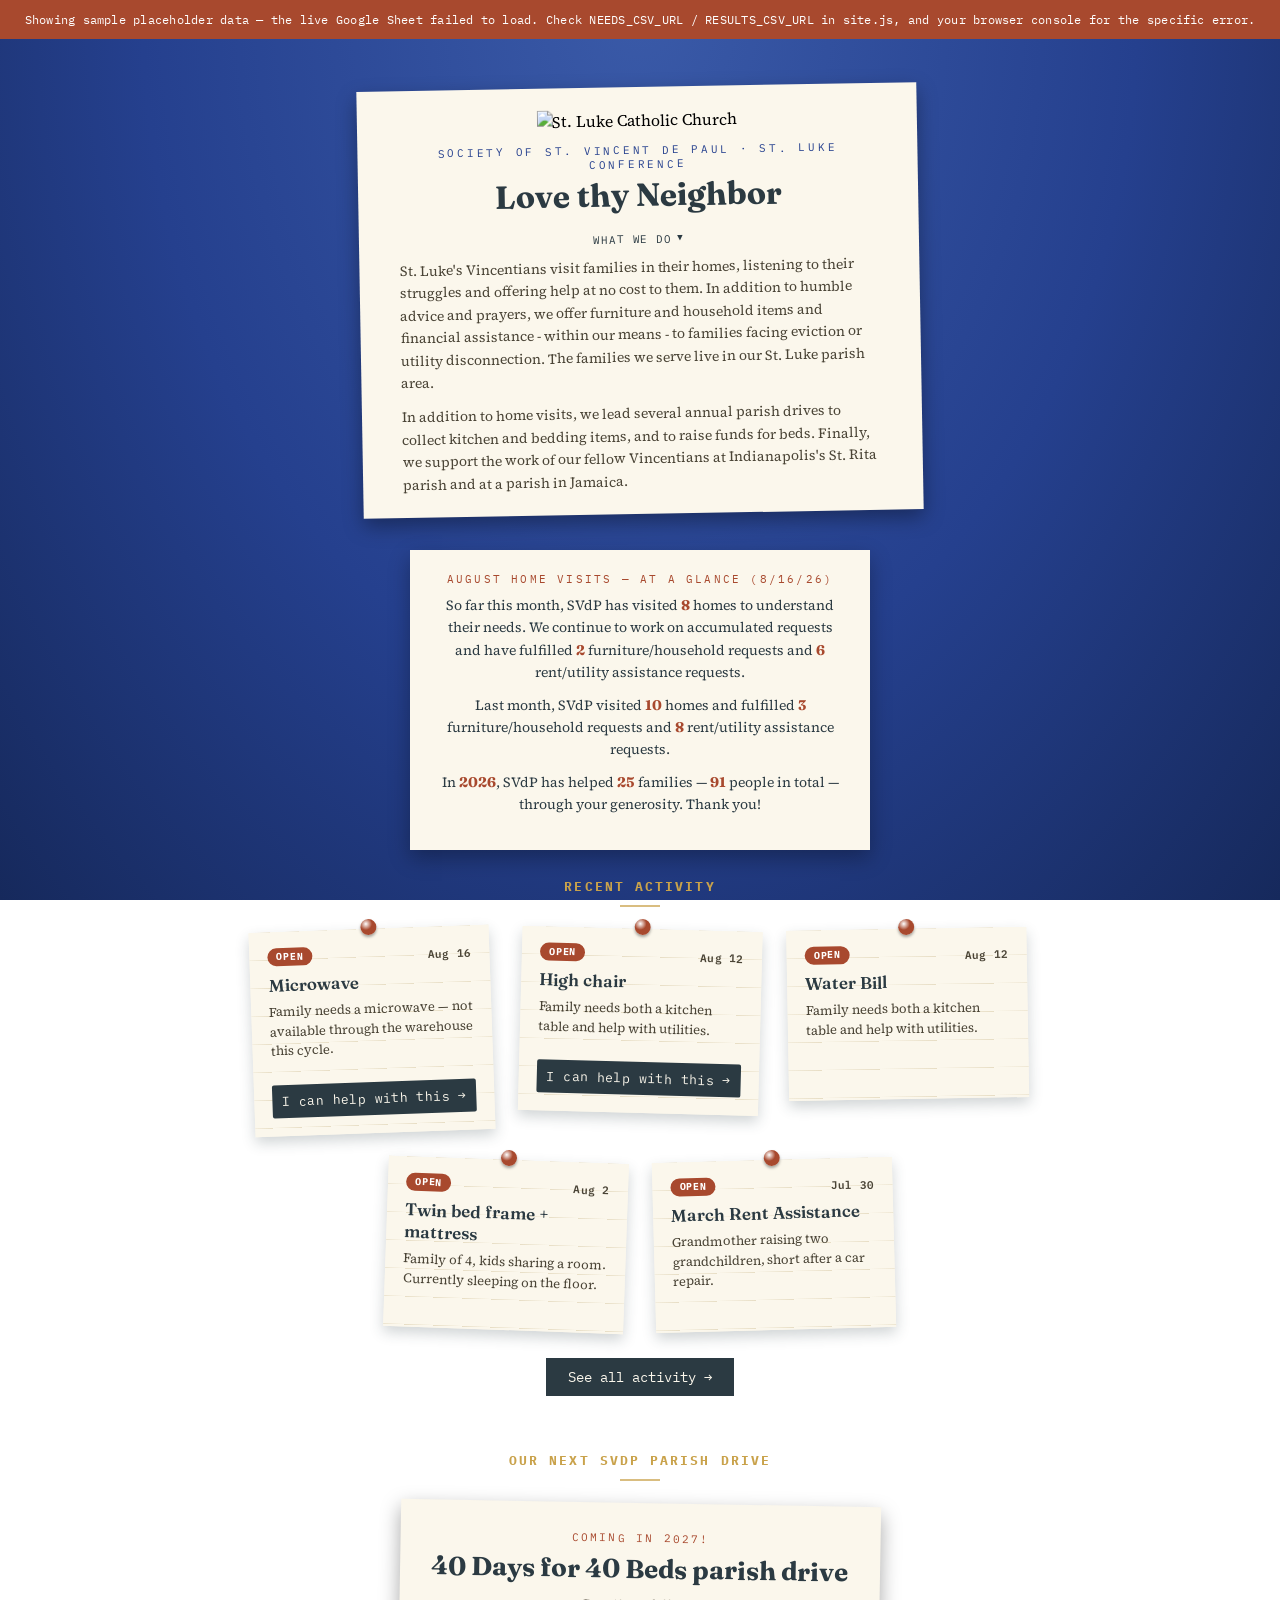
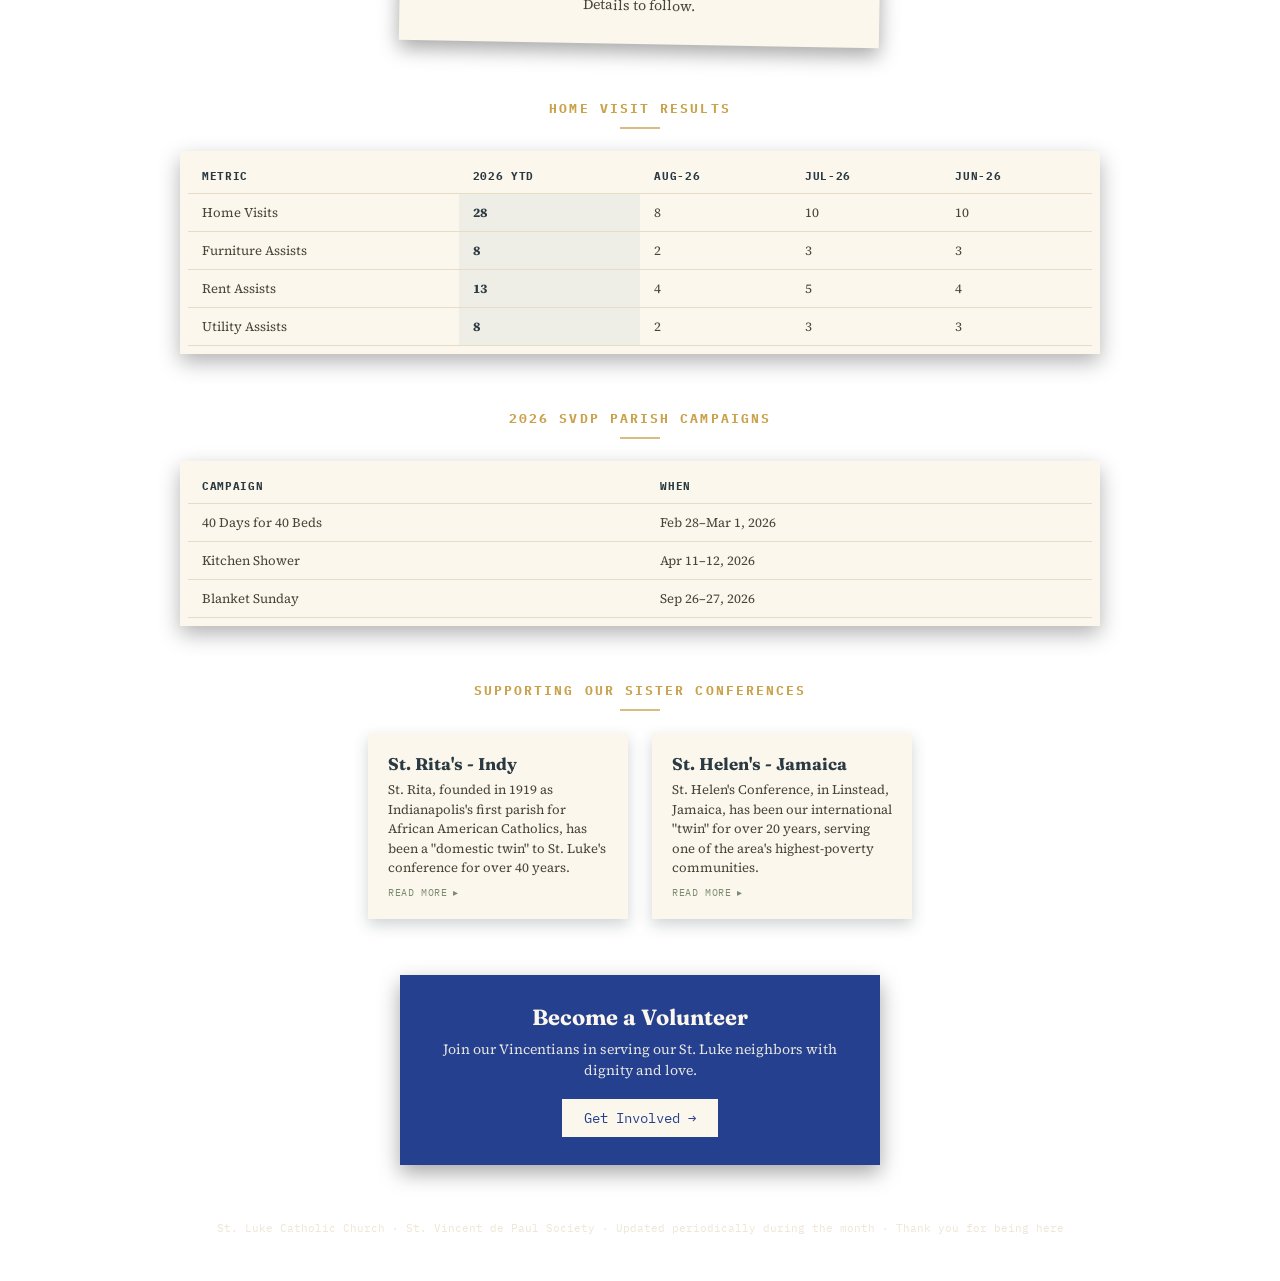
==== index.html @ 0f5c7986 "Add files via upload" ====
<!DOCTYPE html>
<html lang="en">
<head>
<meta charset="UTF-8" />
<meta name="viewport" content="width=device-width, initial-scale=1.0" />
<title>St. Luke SVdP Conference</title>
<link rel="preconnect" href="https://fonts.googleapis.com">
<link href="https://fonts.googleapis.com/css2?family=Fraunces:opsz,wght@9..144,400;9..144,600;9..144,700&family=Source+Serif+4:ital,wght@0,400;0,600;1,400&family=IBM+Plex+Mono:wght@400;600;700&display=swap" rel="stylesheet">
<link rel="stylesheet" href="style.css">
</head>
<body class="page-index">
  <div class="container">
    <div class="header">
      <div class="header-card">
        <img src="https://www.stluke.org/images/template/logo-header.svg" alt="St. Luke Catholic Church" class="site-logo" />
        <div class="header-eyebrow">Society of St. Vincent de Paul &middot; St. Luke Conference</div>
        <h1 class="header-title">Love thy Neighbor</h1>
        <details class="mission-details" id="mission-details">
          <summary class="mission-summary">What We Do</summary>
          <p class="header-sub">St. Luke's Vincentians visit families in their homes, listening to their struggles and offering help at no cost to them. In addition to humble advice and prayers, we offer furniture and household items and financial assistance - within our means - to families facing eviction or utility disconnection. The families we serve live in our St. Luke parish area.</p>
          <p class="header-sub">In addition to home visits, we lead several annual parish drives to collect kitchen and bedding items, and to raise funds for beds. Finally, we support the work of our fellow Vincentians at Indianapolis's St. Rita parish and at a parish in Jamaica.</p>
        </details>
      </div>
    </div>
    <script>
      // Full mission shows automatically on someone's very first visit; every
      // visit after that it starts collapsed into "What We Do ▸" above,
      // still one tap away. Wrapped in try/catch since some private-browsing
      // modes block localStorage entirely — falls back to "always expanded"
      // if so, which is a safe default either way.
      (function () {
        var el = document.getElementById('mission-details');
        if (!el) return;
        try {
          if (!localStorage.getItem('svdp_visited')) {
            el.setAttribute('open', '');
            localStorage.setItem('svdp_visited', '1');
          }
        } catch (e) {
          el.setAttribute('open', '');
        }
      })();
    </script>

    <!-- ===== Recent Activity (preview) ===== -->
    <div class="section">
      <div class="glance-card">
        <div class="fund-label" id="glance-label">This Month, At a Glance</div>
        <div class="snapshot-sentence" id="snapshot-sentence"></div>
      </div>
      <div class="section-label board-label">Recent Activity</div>
      <div class="preview-board" id="preview-board"></div>
      <div class="board-cta"><a href="board.html">See all activity &rarr;</a></div>
    </div>

    <!-- ===== Next Parish Drive ===== -->
    <div class="section">
      <div class="section-label">Our Next SVdP Parish Drive</div>
      <div class="drive-card">
        <div class="drive-eyebrow">Coming in 2027!</div>
        <h2 class="drive-title">40 Days for 40 Beds parish drive</h2>
        <p class="drive-sub">Details to follow.</p>
      </div>
    </div>

    <!-- ===== Home Visit Results ===== -->
    <div class="section">
      <div class="section-label">Home Visit Results</div>
      <div class="table-card">
        <table>
          <thead id="results-head"></thead>
          <tbody id="results-body"></tbody>
        </table>
      </div>
    </div>

    <!-- ===== 2026 Campaigns ===== -->
    <div class="section">
      <div class="section-label">2026 SVdP Parish Campaigns</div>
      <div class="table-card">
        <table>
          <thead><tr><th>Campaign</th><th>When</th></tr></thead>
          <tbody>
            <tr><td>40 Days for 40 Beds</td><td>Feb 28&ndash;Mar 1, 2026</td></tr>
            <tr><td>Kitchen Shower</td><td>Apr 11&ndash;12, 2026</td></tr>
            <tr><td>Blanket Sunday</td><td>Sep 26&ndash;27, 2026</td></tr>
          </tbody>
        </table>
      </div>
    </div>

    <!-- ===== Sister Conferences ===== -->
    <div class="section">
      <div class="section-label">Supporting Our Sister Conferences</div>
      <div class="sisters">
        <div class="sister-card">
          <div class="sister-name">St. Rita's - Indy</div>
          <p class="sister-blurb">St. Rita, founded in 1919 as Indianapolis's first parish for African American Catholics, has been a "domestic twin" to St. Luke's conference for over 40 years.</p>
          <details class="sister-details">
            <summary>Read more</summary>
            <p>St. Rita parish is located at 1733 Dr. Andrew J. Brown Avenue, in the Martindale-Brightwood neighborhood on Indianapolis's near east side. Its SVdP Conference has long been active serving families within its own parish boundaries, and for over 40 years it's been a domestic twin to St. Luke's conference. That partnership has taken different forms over time — in years past, St. Luke Vincentians joined St. Rita's team on home visits directly; more recently, our support shifted to funding. St. Luke provides $4,000 a year to St. Rita's conference, paid in four quarterly installments, and gave an additional $2,000 in early 2026 that St. Rita's conference used for utility assistance to families in its parish.</p>
          </details>
        </div>
        <div class="sister-card">
          <div class="sister-name">St. Helen's - Jamaica</div>
          <p class="sister-blurb">St. Helen's Conference, in Linstead, Jamaica, has been our international "twin" for over 20 years, serving one of the area's highest-poverty communities.</p>
          <details class="sister-details">
            <summary>Read more</summary>
            <p>St. Helen's Conference is located in Linstead, Jamaica, northwest of Kingston, in an area with a high poverty rate. For over twenty years, St. Luke has provided $1,200 a year to St. Helen's Conference, paid in equal quarterly installments — about 40% of their total conference budget. That support goes toward medical expenses, food, home repairs, and school tuition and supplies for families in need.</p>
          </details>
        </div>
      </div>
    </div>

    <!-- ===== Volunteer CTA ===== -->
    <div class="section">
      <div class="volunteer-card">
        <h2 class="volunteer-title">Become a Volunteer</h2>
        <p class="volunteer-sub">Join our Vincentians in serving our St. Luke neighbors with dignity and love.</p>
        <a href="volunteer.html" class="volunteer-btn">Get Involved &rarr;</a>
      </div>
    </div>

    <div class="footer-note">St. Luke Catholic Church &middot; St. Vincent de Paul Society &middot; Updated periodically during the month &middot; Thank you for being here</div>
  </div>

  <div class="toast" id="toast">Thank you. Someone from SVdP will reach out with next steps.</div>

<script src="site.js"></script>
<script>
  const ROTATIONS = [-2, 1.5, -1, 2, -1.5];
  let claimed = new Set();

  function toast(msg) {
    const t = document.getElementById('toast');
    if (!t) return;
    t.textContent = msg;
    t.classList.add('show');
    setTimeout(() => t.classList.remove('show'), 2800);
  }

  function claimNeed(need) {
    claimed.add(need.id);
    renderPreview(NEEDS_CACHE);
    toast("Opening an email to notify SVdP — please hit send to complete your claim.");

    const subject = `SVdP Needs Board: I can help with "${need.title}"`;
    const body =
`Hi,

I'd like to help with this need from the St. Luke SVdP Needs Board:

Item: ${need.title}
Details: ${need.detail || ''}

My name:
Best way to reach me:

Thank you!`;
    const mailto = `mailto:${CLAIM_NOTIFY_EMAIL}?subject=${encodeURIComponent(subject)}&body=${encodeURIComponent(body)}`;
    window.location.href = mailto;
  }

  function renderStatusCard(need) {
    const status = (need.status || 'Open');
    const color = statusColor(status);
    const isCovered = status.toLowerCase() === 'covered';
    const card = document.createElement('div');
    card.className = 'card' + (isCovered ? ' covered' : '');
    card.innerHTML = `
      <div>
        <div class="card-top-row">
          <div class="status-badge" style="background:${color};">${status}</div>
          <div class="card-date">${formatMonthDay(need.date_posted)}</div>
        </div>
        <h3 class="card-title">${need.title || ''}</h3>
        <p class="card-detail">${need.detail || ''}</p>
      </div>
    `;
    return card;
  }

  function renderClaimCard(need) {
    const sheetCovered = (need.status || '').toLowerCase() === 'covered';
    const isClaimed = claimed.has(need.id) || sheetCovered;
    const color = statusColor(need.status);
    const card = document.createElement('div');
    card.className = 'card' + (isClaimed ? ' claimed' : '');
    card.innerHTML = `
      <div>
        <div class="card-top-row">
          <div class="status-badge" style="background:${isClaimed && !sheetCovered ? 'var(--sage)' : color};">${sheetCovered ? need.status : (isClaimed ? 'Claimed' : (need.status || 'Open'))}</div>
          <div class="card-date">${formatMonthDay(need.date_posted)}</div>
        </div>
        <h3 class="card-title">${need.title || ''}</h3>
        <p class="card-detail">${need.detail || ''}</p>
      </div>
      ${sheetCovered ? '' : `
        <button class="card-btn ${isClaimed ? 'claimed-btn' : ''}" ${isClaimed ? 'disabled' : ''}>
          ${isClaimed ? "Thank you — we'll follow up" : "I can help with this →"}
        </button>
      `}
    `;
    if (!isClaimed) card.querySelector('button').onclick = () => claimNeed(need);
    return card;
  }

  function renderWarehouseCard(need) {
    const status = (need.status || 'Open');
    const color = statusColor(status);
    const isCovered = status.toLowerCase() === 'covered';
    const card = document.createElement('div');
    card.className = 'card' + (isCovered ? ' covered' : '');
    card.innerHTML = `
      <div>
        <div class="card-top-row">
          <div class="status-badge" style="background:${color};">${status}</div>
          <div class="card-date">${formatMonthDay(need.date_posted)}</div>
        </div>
        <h3 class="card-title">${need.title || ''}</h3>
        <p class="card-detail">${need.detail || ''}</p>
      </div>
    `;
    return card;
  }

  let NEEDS_CACHE = [];

  // A single recency strip — most recent visits first, Open and Covered
  // mixed together (same ordering as the full board). No separate "drill
  // into the archive" step: this already is the whole Recent Activity
  // picture, just truncated to a handful of cards; "See all activity"
  // simply goes to the full, unfiltered list on board.html.
  const PREVIEW_COUNT = 5;

  function renderPreview(allNeeds) {
    NEEDS_CACHE = allNeeds;
    const visible = visibleNeeds(allNeeds);
    const sorted = sortForBoard(visible);

    const el = document.getElementById('preview-board');
    el.innerHTML = '';
    sorted.slice(0, PREVIEW_COUNT).forEach((need, i) => {
      const wrap = document.createElement('div');
      wrap.className = 'card-wrap';
      wrap.style.transform = `rotate(${ROTATIONS[i % ROTATIONS.length]}deg)`;

      const pin = document.createElement('div');
      pin.className = 'card-pin';

      let card;
      if (need.category === 'Furnishings') {
        card = need.subtype === 'special' ? renderClaimCard(need) : renderWarehouseCard(need);
      } else {
        card = renderStatusCard(need);
      }

      wrap.appendChild(pin);
      wrap.appendChild(card);
      el.appendChild(wrap);
    });
  }

  function renderResults(rows) {
    const head = document.getElementById('results-head');
    const body = document.getElementById('results-body');
    head.innerHTML = '';
    body.innerHTML = '';

    // 2026 only, most-recent month first — sorted explicitly by month_key
    // rather than assuming row order (see sortResultsByMonthDesc() in
    // site.js; that assumption previously caused the wrong month's row to
    // get picked if the sheet ever had a stray non-month row).
    const months = sortResultsByMonthDesc(rows).filter(m => toMonthKey(m.month_key).startsWith('2026'));

    // These four are the only metrics decided on for this table (see
    // README) — Families Helped and People Touched were dropped, and
    // Financial Assistance was already hidden (see "Money / giving —
    // currently off"). Each is a COVERED count, bucketed by the month the
    // assistance was actually rendered (check written / item distributed),
    // not the month it was originally requested — that's how the workbook's
    // Results tab formulas already bucket them.
    const METRICS = [
      { key: 'home_visits', label: 'Home Visits' },
      { key: 'furniture_requests', label: 'Furniture Assists' },
      { key: 'rent_requests', label: 'Rent Assists' },
      { key: 'utility_requests', label: 'Utility Assists' },
    ];

    // Metrics as rows, months as columns — transposed back from the
    // months-as-rows layout for mobile: with only 4 metric rows, this
    // table stays compact vertically and just scrolls sideways through
    // months (the metric name and YTD stay put on the left), which reads
    // better on a narrow phone screen than a tall list of month rows.
    const headRow = document.createElement('tr');
    headRow.innerHTML = `<th>Metric</th><th>2026 YTD</th>` + months.map(m => `<th>${monthAbbrevFromKey(m.month_key)}</th>`).join('');
    head.appendChild(headRow);

    METRICS.forEach(metric => {
      const values = months.map(m => toNumber(m[metric.key]));
      const ytd = values.reduce((sum, v) => sum + v, 0);
      const tr = document.createElement('tr');
      tr.innerHTML = `<td>${metric.label}</td><td class="ytd-col">${ytd.toLocaleString()}</td>` +
        values.map(v => `<td>${v.toLocaleString()}</td>`).join('');
      body.appendChild(tr);
    });
  }

  function renderGlance(resultsRows, needs) {
    const sentenceEl = document.getElementById('snapshot-sentence');
    if (sentenceEl) sentenceEl.innerHTML = buildSnapshotSentence(resultsRows);

    const labelEl = document.getElementById('glance-label');
    if (labelEl) labelEl.textContent = glanceHeading(needs);
  }

  async function init() {
    const needs = await loadNeeds();
    const results = await loadResults();
    renderPreview(needs);
    renderResults(results);
    renderGlance(results, needs);
    showFallbackWarningIfNeeded();
  }
  init();
</script>
</body>
</html>
---- style.css ----
:root {
  --bg1: #3A5AA8; --bg2: #25408E; --bg3: #16295C;  /* St. Luke brand blue, light to dark */
  --paper: #FBF7EC; --paperline: #E7DDC4;
  --ink: #2B3A42; --inktext: #4A4436;
  --rust: #A8492E; --gold: #C9A24B; --sage: #7C8B6F;
  --blue: #25408E;
}
* { box-sizing: border-box; }
body {
  margin: 0;
  font-family: 'Source Serif 4', serif;
  background: radial-gradient(ellipse at top, var(--bg1) 0%, var(--bg2) 55%, var(--bg3) 100%);
  background-attachment: fixed;
}
.container { max-width: 960px; margin: 0 auto; padding: 48px 20px 30px; position: relative; }
.fallback-warning {
  background: #A8492E; color: #fff; font-family: 'IBM Plex Mono', monospace;
  font-size: 12px; letter-spacing: 0.02em; text-align: center; line-height: 1.6;
  padding: 10px 20px;
}

/* ---- Shared across both pages (identical on board.html and index.html) ---- */
.section-label {
  font-family: 'IBM Plex Mono', monospace; font-size: 13px; font-weight: 700; text-transform: uppercase;
  letter-spacing: 0.16em; color: var(--gold); text-align: center; margin-bottom: 22px;
}
.section-label::after {
  content: '';
  display: block;
  width: 40px; height: 2px;
  background: var(--gold);
  opacity: 0.7;
  margin: 10px auto 0;
}
.section-label.board-label { margin-top: 28px; }
.card-pin {
  position: absolute; left: 50%; top: -10px; transform: translateX(-50%);
  width: 16px; height: 16px; border-radius: 50%;
  background: radial-gradient(circle at 35% 30%, #fff8 0%, var(--rust) 40%, var(--rust) 100%);
  box-shadow: 0 2px 3px rgba(0,0,0,0.35); z-index: 10;
}
.card-urgency { font-family: 'IBM Plex Mono', monospace; font-size: 11px; text-transform: uppercase; letter-spacing: 0.1em; font-weight: 600; margin-bottom: 6px; }
.footer-note { text-align: center; font-family: 'IBM Plex Mono', monospace; font-size: 11px; color: #E7DDC4; opacity: 0.7; padding-bottom: 16px; }

.back-btn {
  position: fixed; top: 16px; left: 16px; z-index: 100;
  width: 44px; height: 44px; border-radius: 50%;
  background: var(--paper); box-shadow: 0 3px 10px rgba(0,0,0,0.35);
  display: flex; align-items: center; justify-content: center;
  text-decoration: none; color: var(--ink);
  font-size: 20px; font-weight: 700; line-height: 1;
  transition: transform 0.15s ease, box-shadow 0.15s ease;
}
.back-btn:hover { transform: scale(1.08); box-shadow: 0 5px 14px rgba(0,0,0,0.45); }

.page-board .filters { display: flex; justify-content: center; gap: 8px; flex-wrap: wrap; margin-bottom: 40px; }
.page-board .filter-btn {
  font-family: 'IBM Plex Mono', monospace;
  font-size: 13px; letter-spacing: 0.03em;
  padding: 6px 16px;
  background: transparent; color: var(--paperline);
  border: 1px solid var(--paperline);
  cursor: pointer; border-radius: 2px;
}
.page-board .filter-btn.active { background: var(--paper); color: var(--ink); }

.page-board .board { display: flex; flex-wrap: wrap; justify-content: center; gap: 32px; }

.page-board .card-btn {
  margin-top: 16px; font-family: 'IBM Plex Mono', monospace; font-size: 14px; letter-spacing: 0.03em;
  padding: 8px 0; background: var(--ink); color: var(--paper); border: none; border-radius: 2px; cursor: pointer;
}
.page-board .card-btn.claimed-btn { background: transparent; color: var(--sage); border: 1px solid var(--sage); cursor: default; }
.page-board .card-top-row { display: flex; align-items: center; justify-content: space-between; margin-bottom: 10px; line-height: 1; }
.page-board .status-badge {
  display: inline-block; font-family: 'IBM Plex Mono', monospace; font-size: 11px; line-height: 1;
  text-transform: uppercase; letter-spacing: 0.08em; font-weight: 700;
  padding: 4px 10px; border-radius: 10px; color: #fff;
}
.page-board .card-date {
  font-family: 'IBM Plex Mono', monospace; font-size: 12px; font-weight: 600; letter-spacing: 0.03em; line-height: 1;
  color: var(--inktext);
}
.page-board .amount-note { font-size: 12px; color: var(--inktext); opacity: 0.75; margin: 8px 0 0; }
.page-board .empty-note {
  text-align: center; color: var(--paperline); font-family: 'IBM Plex Mono', monospace;
  font-size: 13px; padding: 20px;
}
.page-board .share-link {
  display: block; text-align: center; margin-top: 14px;
  font-family: 'IBM Plex Mono', monospace; font-size: 11px;
  color: var(--sage); text-decoration: none; opacity: 0.8;
}
.page-board .share-link:hover { opacity: 1; text-decoration: underline; }
.page-board .toast {
  position: fixed; bottom: 28px; left: 50%; transform: translateX(-50%) translateY(20px);
  padding: 12px 20px; background: var(--ink); color: var(--paper); font-size: 14px;
  box-shadow: 0 8px 20px rgba(0,0,0,0.4); border-radius: 2px;
  opacity: 0; transition: opacity 0.3s, transform 0.3s; pointer-events: none;
  max-width: 320px; text-align: center;
}
.page-board .toast.show { opacity: 1; transform: translateX(-50%) translateY(0); }

/* ---- board.html versions of shared-name components (sized larger) ---- */
.page-board .intro-card {
  max-width: 560px; margin: 0 auto 28px; text-align: center;
  padding: 22px 30px 20px; background: var(--paper);
  box-shadow: 0 8px 20px rgba(0,0,0,0.35);
}
.page-board .header-eyebrow {
  font-family: 'IBM Plex Mono', monospace;
  font-size: 10px;
  text-transform: uppercase;
  letter-spacing: 0.25em;
  color: var(--blue);
  margin-bottom: 4px;
}
.page-board .header-title {
  font-family: 'Fraunces', serif;
  font-weight: 700;
  font-size: 40px;
  color: var(--ink);
  margin: 0 0 18px;
  line-height: 1.15;
}
.page-board .header-title .title-accent { color: var(--rust); }
.page-board .board-intro {
  font-size: 14px; line-height: 1.6; color: var(--inktext); margin: 0;
}
.page-board .snapshot-sentence {
  font-size: 14px; line-height: 1.5; color: var(--ink);
  margin: 0 0 12px; font-family: 'Source Serif 4', serif;
}
.page-board .snapshot-sentence p { margin: 0 0 8px; }
.page-board .snapshot-sentence p:last-child { margin-bottom: 0; }
.page-board .snapshot-sentence strong { font-family: 'Fraunces', serif; color: var(--rust); }
.page-board .fund-give-btn {
  display: inline-block; font-family: 'IBM Plex Mono', monospace; font-size: 13px;
  background: var(--blue); color: var(--paper); padding: 9px 22px; text-decoration: none; border-radius: 2px;
}
.page-board .thank-you-note {
  font-family: 'Fraunces', serif; font-style: italic; font-weight: 600;
  font-size: 15px; line-height: 1.4; color: var(--rust);
  max-width: 420px; margin: 12px auto 0; padding-top: 10px;
  border-top: 1px solid var(--paperline);
}
.page-board .giving-details { margin-top: 6px; }
.page-board .giving-details summary {
  font-family: 'IBM Plex Mono', monospace; font-size: 11px; text-transform: uppercase;
  letter-spacing: 0.06em; color: var(--sage); cursor: pointer; list-style: none;
}
.page-board .giving-details summary::-webkit-details-marker { display: none; }
.page-board .giving-details summary::after { content: ' \25B8'; display: inline-block; margin-left: 6px; transition: transform 0.2s ease; }
.page-board .giving-details[open] summary::after { transform: rotate(90deg); }
.page-board .giving-details summary:hover { color: var(--ink); }
.page-board .giving-details[open] summary { color: var(--ink); margin-bottom: 8px; }
.page-board .giving-details p {
  font-size: 12px; line-height: 1.6; color: var(--inktext); opacity: 0.85;
  max-width: 420px; margin: 0 auto; text-align: center;
}

.page-board .served-archive {
  max-width: 900px; margin: 12px auto 40px; text-align: center;
}
.page-board .served-archive summary {
  font-family: 'Source Serif 4', serif; font-size: 14px; font-style: italic;
  color: var(--paperline); cursor: pointer; list-style: none;
  padding: 14px 0; border-top: 1px dashed rgba(231,221,196,0.4);
  max-width: 520px; margin: 0 auto; line-height: 1.6;
}
.page-board .served-archive summary::-webkit-details-marker { display: none; }
.page-board .served-archive summary::after {
  content: '\25B8'; display: inline-block; margin-left: 8px;
  font-style: normal; transition: transform 0.2s ease;
}
.page-board .served-archive[open] summary::after { transform: rotate(90deg); }
.page-board .served-archive summary:hover { color: var(--paper); }
.page-board .served-archive[open] summary { color: var(--paper); margin-bottom: 4px; }
.page-board .served-stat {
  font-family: 'Fraunces', serif; font-style: italic; font-weight: 600;
  font-size: 14px; line-height: 1.5; color: var(--paper);
  max-width: 480px; margin: 0 auto 6px;
}
.page-board .served-note {
  font-size: 12px; line-height: 1.6; color: var(--paperline); opacity: 0.85;
  max-width: 480px; margin: 0 auto 24px;
}
.page-board .served-board { display: flex; flex-wrap: wrap; justify-content: center; gap: 32px; }

.page-board .card-wrap { position: relative; width: 256px; }
.page-board .card {
  position: relative; min-height: 165px; padding: 18px 20px 18px;
  overflow: hidden;
  background: var(--paper);
  background-image: repeating-linear-gradient(var(--paper) 0px, var(--paper) 27px, var(--paperline) 28px);
  box-shadow: 0 6px 14px rgba(43,58,66,0.22);
  display: flex; flex-direction: column; justify-content: space-between;
  transition: transform 0.2s, opacity 0.3s, box-shadow 0.2s;
}
.page-board .card:not(.claimed):hover { transform: translateY(-4px); }
.page-board .card.claimed { opacity: 0.6; box-shadow: 0 2px 6px rgba(43,58,66,0.15); }
.page-board .card.covered { opacity: 0.75; }
.page-board .card-title { font-family: 'Fraunces', serif; font-weight: 600; font-size: 18px; color: var(--ink); margin: 0 0 8px; line-height: 1.3; }
.page-board .card-detail { font-size: 14px; line-height: 1.5; color: var(--inktext); margin: 0; }

/* ============================================================
   index.html only
   ============================================================ */
.page-index .section { margin-bottom: 56px; }

.page-index .preview-board { display: flex; flex-wrap: wrap; justify-content: center; gap: 28px; margin-bottom: 28px; }
.page-index .board-cta { text-align: center; }
.page-index .board-cta a {
  display: inline-block;
  font-family: 'IBM Plex Mono', monospace;
  font-size: 14px;
  background: var(--ink);
  color: var(--paper);
  padding: 10px 22px;
  text-decoration: none;
}

.page-index .drive-card {
  max-width: 480px; margin: 0 auto; text-align: center;
  padding: 28px 24px; background: var(--paper);
  box-shadow: 0 8px 20px rgba(0,0,0,0.35);
  transform: rotate(1deg);
}
.page-index .drive-eyebrow { font-family: 'IBM Plex Mono', monospace; font-size: 11px; text-transform: uppercase; letter-spacing: 0.2em; color: var(--rust); margin-bottom: 8px; }
.page-index .drive-title { font-family: 'Fraunces', serif; font-weight: 700; font-size: 26px; color: var(--ink); margin: 0; }
.page-index .drive-sub { font-size: 14px; line-height: 1.5; color: var(--inktext); margin: 10px 0 0; }

.page-index .table-card {
  background: var(--paper);
  box-shadow: 0 8px 20px rgba(0,0,0,0.3);
  padding: 8px;
  overflow-x: auto;
}
.page-index table { width: 100%; border-collapse: collapse; font-size: 13px; }
.page-index th, .page-index td {
  padding: 10px 14px; text-align: left;
  border-bottom: 1px solid var(--paperline);
  color: var(--inktext); white-space: nowrap;
}
.page-index th {
  font-family: 'IBM Plex Mono', monospace; font-size: 11px; text-transform: uppercase;
  letter-spacing: 0.06em; color: var(--ink); font-weight: 700;
}
.page-index tr.total-row td { font-weight: 700; color: var(--ink); border-top: 2px solid var(--ink); border-bottom: none; }
.page-index td.ytd-col { font-weight: 700; color: var(--ink); background: rgba(37,64,142,0.06); }

.page-index .sisters { display: flex; flex-wrap: wrap; justify-content: center; gap: 24px; }
.page-index .sister-card {
  width: 260px; padding: 20px; background: var(--paper);
  box-shadow: 0 6px 14px rgba(43,58,66,0.22);
}
.page-index .sister-name { font-family: 'Fraunces', serif; font-weight: 700; font-size: 17px; color: var(--ink); margin: 0 0 6px; }
.page-index .sister-blurb { font-size: 13px; color: var(--inktext); line-height: 1.5; margin: 0; }
.page-index .sister-details { margin-top: 8px; }
.page-index .sister-details summary {
  font-family: 'IBM Plex Mono', monospace; font-size: 10px; text-transform: uppercase;
  letter-spacing: 0.06em; color: var(--sage); cursor: pointer; list-style: none;
}
.page-index .sister-details summary::-webkit-details-marker { display: none; }
.page-index .sister-details summary::after { content: ' \25B8'; display: inline-block; margin-left: 6px; transition: transform 0.2s ease; }
.page-index .sister-details[open] summary::after { transform: rotate(90deg); }
.page-index .sister-details summary:hover { color: var(--ink); }
.page-index .sister-details[open] summary { color: var(--ink); margin-bottom: 8px; }
.page-index .sister-details p { font-size: 12px; line-height: 1.55; color: var(--inktext); opacity: 0.9; margin: 0; }

.page-index .volunteer-card {
  max-width: 480px; margin: 0 auto; text-align: center;
  padding: 28px 24px; background: var(--blue); color: var(--paper);
  box-shadow: 0 8px 20px rgba(0,0,0,0.35);
}
.page-index .volunteer-title { font-family: 'Fraunces', serif; font-weight: 700; font-size: 22px; margin: 0 0 8px; }
.page-index .volunteer-sub { font-size: 14px; line-height: 1.5; margin: 0 0 18px; opacity: 0.9; }
.page-index .volunteer-btn {
  display: inline-block; font-family: 'IBM Plex Mono', monospace; font-size: 14px;
  background: var(--paper); color: var(--blue); padding: 10px 22px; text-decoration: none;
}

/* ---- index.html versions of shared-name components (sized smaller) ---- */
.page-index .header { text-align: center; margin-bottom: 36px; }
.page-index .mission-details { margin-top: 12px; }
.page-index .mission-summary {
  display: inline-block; cursor: pointer; list-style: none;
  font-family: 'IBM Plex Mono', monospace; font-size: 11px; text-transform: uppercase;
  letter-spacing: 0.08em; color: var(--rust);
}
.page-index .mission-summary::-webkit-details-marker { display: none; }
.page-index .mission-summary::after { content: ' \25B8'; display: inline-block; margin-left: 6px; transition: transform 0.2s ease; }
.page-index .mission-details[open] .mission-summary::after { transform: rotate(90deg); }
.page-index .mission-summary:hover { color: var(--ink); }
.page-index .mission-details[open] .mission-summary { color: var(--ink); margin-bottom: 10px; }
.page-index .header-card {
  display: inline-block;
  padding: 22px 32px;
  background: var(--paper);
  box-shadow: 0 8px 20px rgba(0,0,0,0.35);
  transform: rotate(-1deg);
  max-width: 560px;
}
.page-index .site-logo {
  height: 40px; margin-bottom: 12px;
}
.page-index .header-eyebrow {
  font-family: 'IBM Plex Mono', monospace;
  font-size: 11px;
  text-transform: uppercase;
  letter-spacing: 0.25em;
  color: var(--blue);
  margin-bottom: 4px;
}
.page-index .header-title {
  font-family: 'Fraunces', serif;
  font-weight: 700;
  font-size: clamp(22px, 6.5vw, 32px);
  color: var(--ink);
  margin: 0 0 6px;
  white-space: nowrap;
}
.page-index .header-tagline {
  font-family: 'Fraunces', serif;
  font-style: italic;
  font-weight: 500;
  font-size: 15px;
  color: var(--rust);
  margin: 0 0 12px;
}
.page-index .header-sub {
  font-size: 14px;
  line-height: 1.6;
  color: var(--inktext);
  max-width: 480px;
  margin: 0 auto;
  text-align: left;
}
.page-index .header-sub + .header-sub { margin-top: 12px; }
.page-index .glance-card {
  max-width: 460px; margin: 0 auto 28px; text-align: center;
  padding: 22px 24px 20px; background: var(--paper);
  box-shadow: 0 8px 20px rgba(0,0,0,0.3);
}
.page-index .fund-label {
  font-family: 'IBM Plex Mono', monospace; font-size: 11px; text-transform: uppercase;
  letter-spacing: 0.2em; color: var(--rust); margin-bottom: 8px;
}
.page-index .snapshot-sentence {
  font-size: 14px; line-height: 1.6; color: var(--ink);
  margin: 0 0 14px; font-family: 'Source Serif 4', serif;
}
.page-index .snapshot-sentence p { margin: 0 0 10px; }
.page-index .snapshot-sentence p:last-child { margin-bottom: 0; }
.page-index .snapshot-sentence strong { font-family: 'Fraunces', serif; color: var(--rust); }
.page-index .fund-give-btn {
  display: inline-block; font-family: 'IBM Plex Mono', monospace; font-size: 13px;
  background: var(--blue); color: var(--paper); padding: 9px 22px; text-decoration: none; border-radius: 2px;
}
.page-index .thank-you-note {
  font-family: 'Fraunces', serif; font-style: italic; font-weight: 600;
  font-size: 15px; line-height: 1.5; color: var(--rust);
  max-width: 380px; margin: 14px auto 0; padding-top: 12px;
  border-top: 1px solid var(--paperline);
}
.page-index .giving-details { margin-top: 8px; }
.page-index .giving-details summary {
  font-family: 'IBM Plex Mono', monospace; font-size: 10px; text-transform: uppercase;
  letter-spacing: 0.06em; color: var(--sage); cursor: pointer; list-style: none;
}
.page-index .giving-details summary::-webkit-details-marker { display: none; }
.page-index .giving-details summary::after { content: ' \25B8'; display: inline-block; margin-left: 6px; transition: transform 0.2s ease; }
.page-index .giving-details[open] summary::after { transform: rotate(90deg); }
.page-index .giving-details summary:hover { color: var(--ink); }
.page-index .giving-details[open] summary { color: var(--ink); margin-bottom: 6px; }
.page-index .giving-details p {
  font-size: 11px; line-height: 1.5; color: var(--inktext); opacity: 0.85;
  max-width: 380px; margin: 0 auto; text-align: center;
}
.page-index .card-wrap { position: relative; width: 240px; }
.page-index .card {
  position: relative; min-height: 170px; padding: 16px 18px 18px;
  overflow: hidden;
  background: var(--paper);
  background-image: repeating-linear-gradient(var(--paper) 0px, var(--paper) 27px, var(--paperline) 28px);
  box-shadow: 0 6px 14px rgba(43,58,66,0.22);
  display: flex; flex-direction: column; justify-content: space-between;
  transition: transform 0.2s, opacity 0.3s, box-shadow 0.2s;
}
.page-index .card:not(.claimed):hover { transform: translateY(-4px); }
.page-index .card.claimed { opacity: 0.6; box-shadow: 0 2px 6px rgba(43,58,66,0.15); }
.page-index .card.covered { opacity: 0.75; }
.page-index .card-title { font-family: 'Fraunces', serif; font-weight: 600; font-size: 17px; color: var(--ink); margin: 0 0 6px; line-height: 1.3; }
.page-index .card-detail { font-size: 13px; line-height: 1.5; color: var(--inktext); margin: 0 0 10px; }
.page-index .card-btn {
  margin-top: 14px; font-family: 'IBM Plex Mono', monospace; font-size: 13px; letter-spacing: 0.03em;
  padding: 8px 0; background: var(--ink); color: var(--paper); border: none; border-radius: 2px; cursor: pointer;
}
.page-index .card-btn.claimed-btn { background: transparent; color: var(--sage); border: 1px solid var(--sage); cursor: default; }
.page-index .card-top-row { display: flex; align-items: center; justify-content: space-between; margin-bottom: 8px; line-height: 1; }
.page-index .status-badge {
  display: inline-block; font-family: 'IBM Plex Mono', monospace; font-size: 10px; line-height: 1;
  text-transform: uppercase; letter-spacing: 0.08em; font-weight: 700;
  padding: 4px 9px; border-radius: 10px; color: #fff;
}
.page-index .card-date {
  font-family: 'IBM Plex Mono', monospace; font-size: 11px; font-weight: 600; letter-spacing: 0.03em; line-height: 1;
  color: var(--inktext);
}
.page-index .amount-note { font-size: 11px; color: var(--inktext); opacity: 0.75; margin: 6px 0 0; }
.page-index .toast {
  position: fixed; bottom: 28px; left: 50%; transform: translateX(-50%) translateY(20px);
  padding: 12px 20px; background: var(--ink); color: var(--paper); font-size: 14px;
  box-shadow: 0 8px 20px rgba(0,0,0,0.4); border-radius: 2px;
  opacity: 0; transition: opacity 0.3s, transform 0.3s; pointer-events: none;
  max-width: 320px; text-align: center; z-index: 200;
}
.page-index .toast.show { opacity: 1; transform: translateX(-50%) translateY(0); }

/* Mobile: the board's H1 is set for a wide desktop card and wraps to two
   lines on a phone-width screen, eating a large share of the viewport
   before any content shows. Scale it (and its surrounding spacing) down
   below the width where that starts happening. */
@media (max-width: 480px) {
  .page-board .header-title { font-size: 26px; line-height: 1.2; margin-bottom: 12px; }
  .page-board .intro-card { padding: 18px 20px 16px; }
  .page-board .board-intro { font-size: 13px; }
}
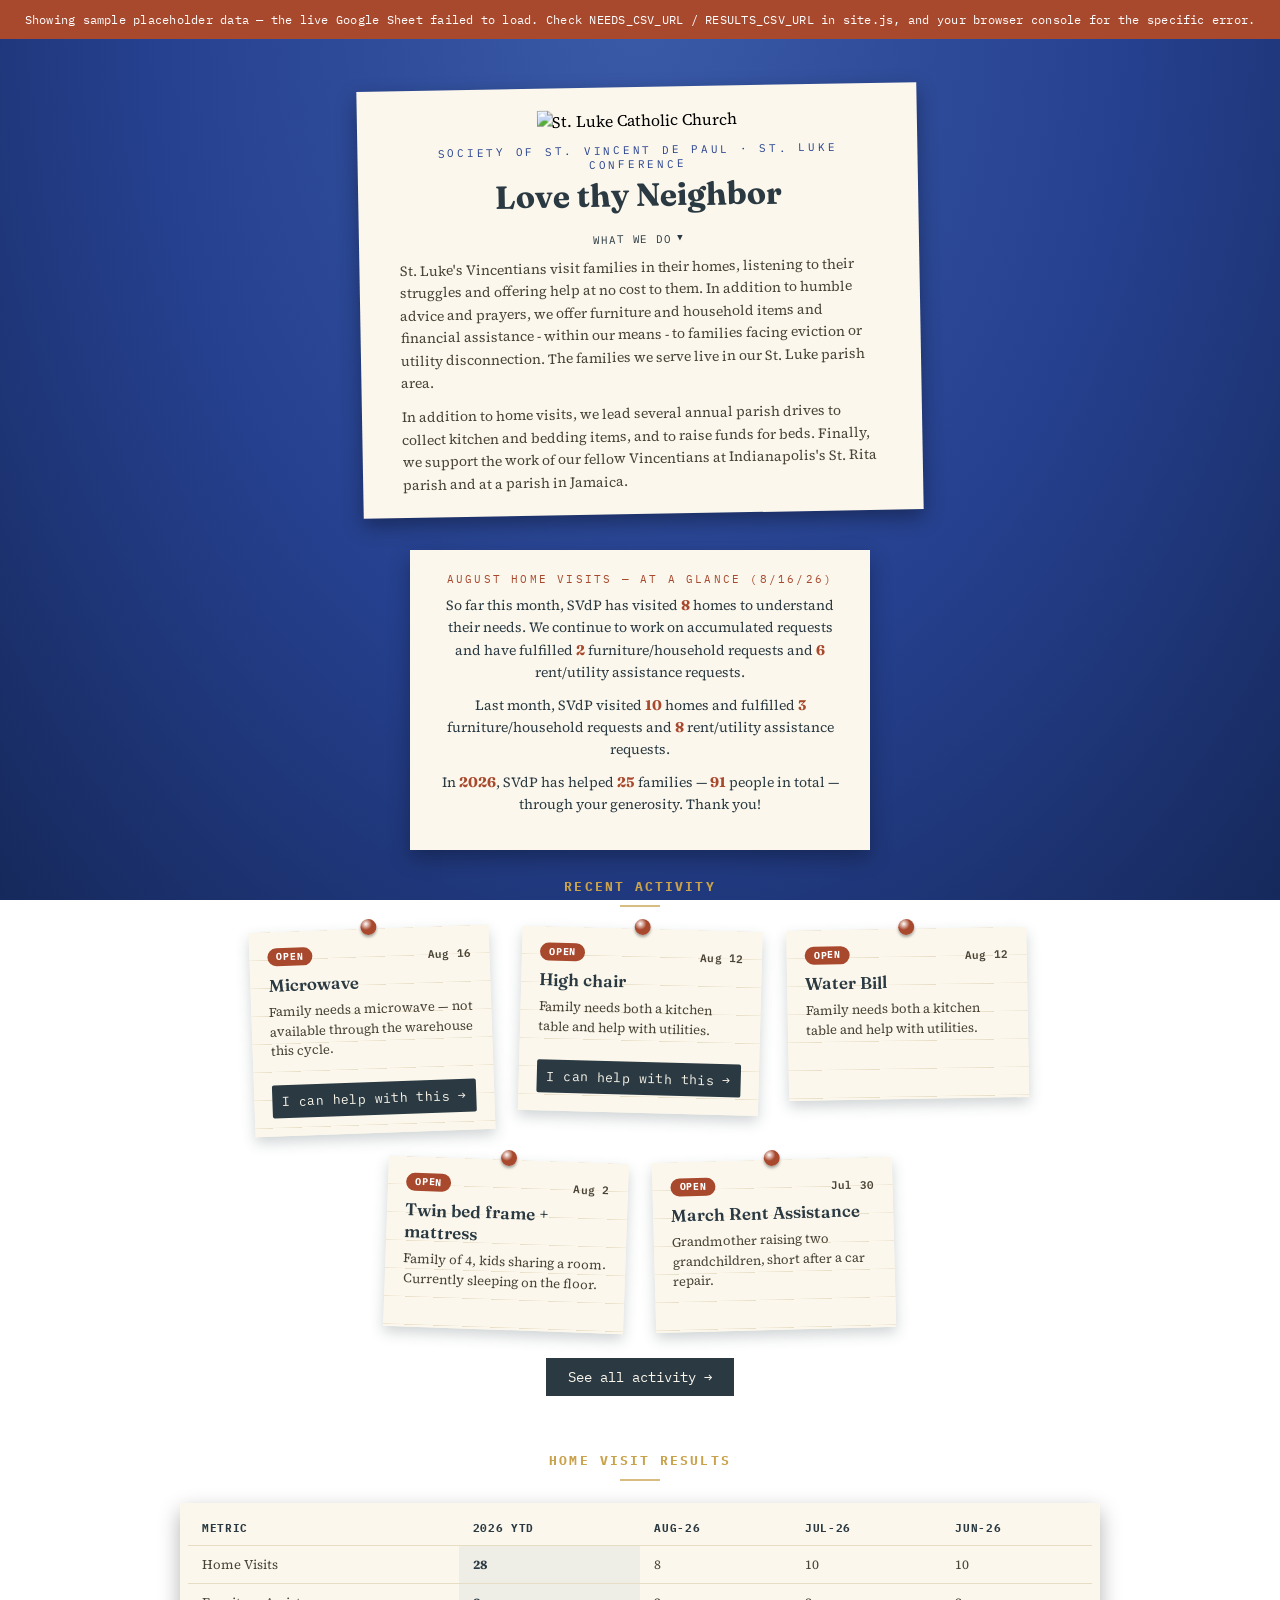
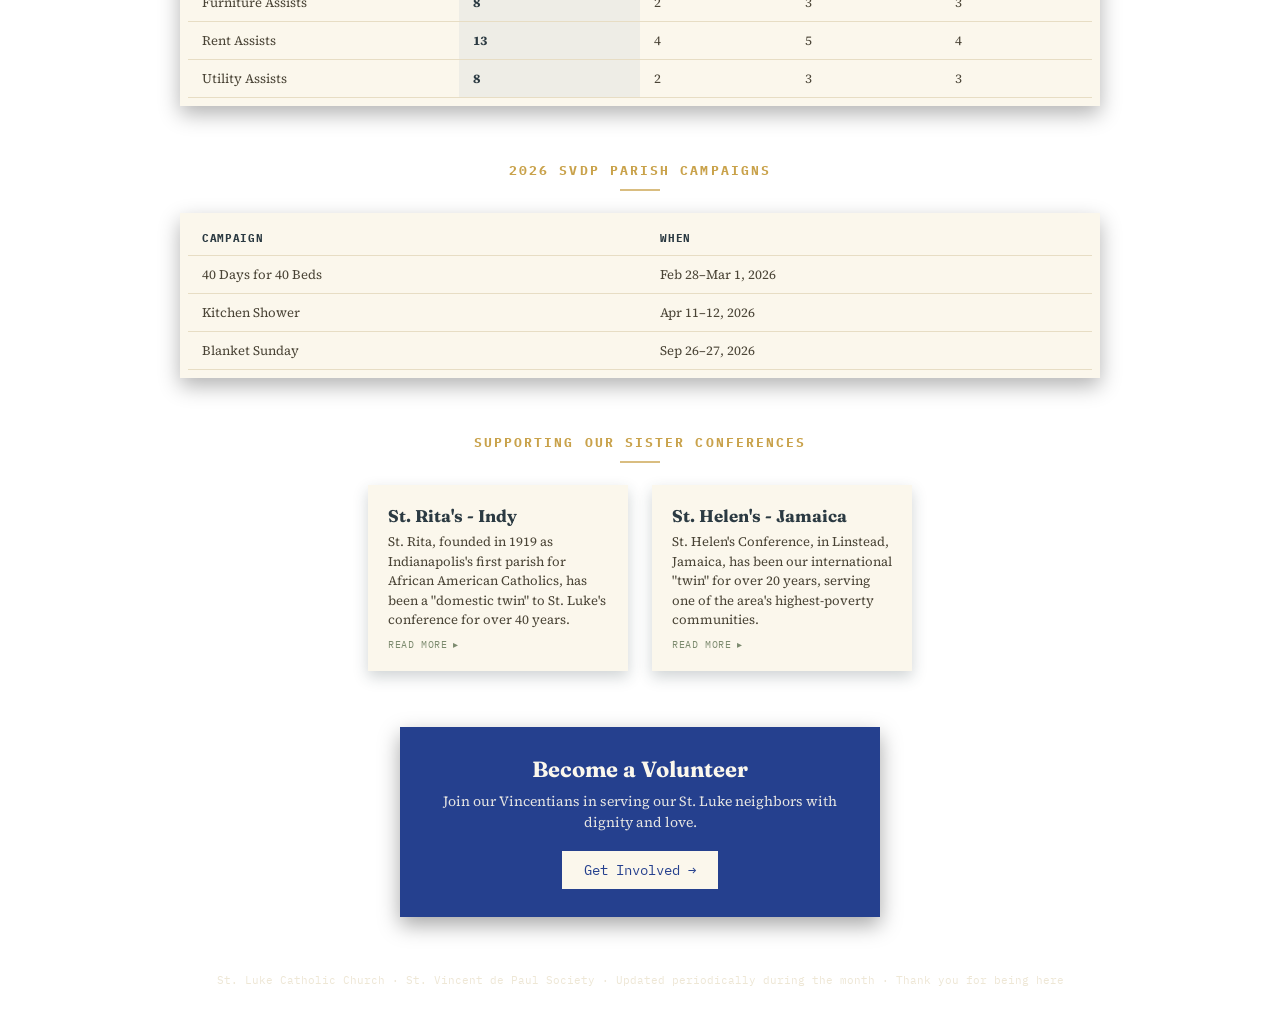
==== commit a09fae4d: "Add files via upload" ====
--- a/index.html
+++ b/index.html
@@ -53,8 +53,8 @@
       <div class="board-cta"><a href="board.html">See all activity &rarr;</a></div>
     </div>
 
-    <!-- ===== Next Parish Drive ===== -->
-    <div class="section">
+    <!-- ===== Next Parish Drive (toggle with SHOW_NEXT_DRIVE in site.js) ===== -->
+    <div class="section" id="next-drive-section">
       <div class="section-label">Our Next SVdP Parish Drive</div>
       <div class="drive-card">
         <div class="drive-eyebrow">Coming in 2027!</div>
@@ -315,6 +315,10 @@
   }
 
   async function init() {
+    if (!SHOW_NEXT_DRIVE) {
+      const drive = document.getElementById('next-drive-section');
+      if (drive) drive.style.display = 'none';
+    }
     const needs = await loadNeeds();
     const results = await loadResults();
     renderPreview(needs);
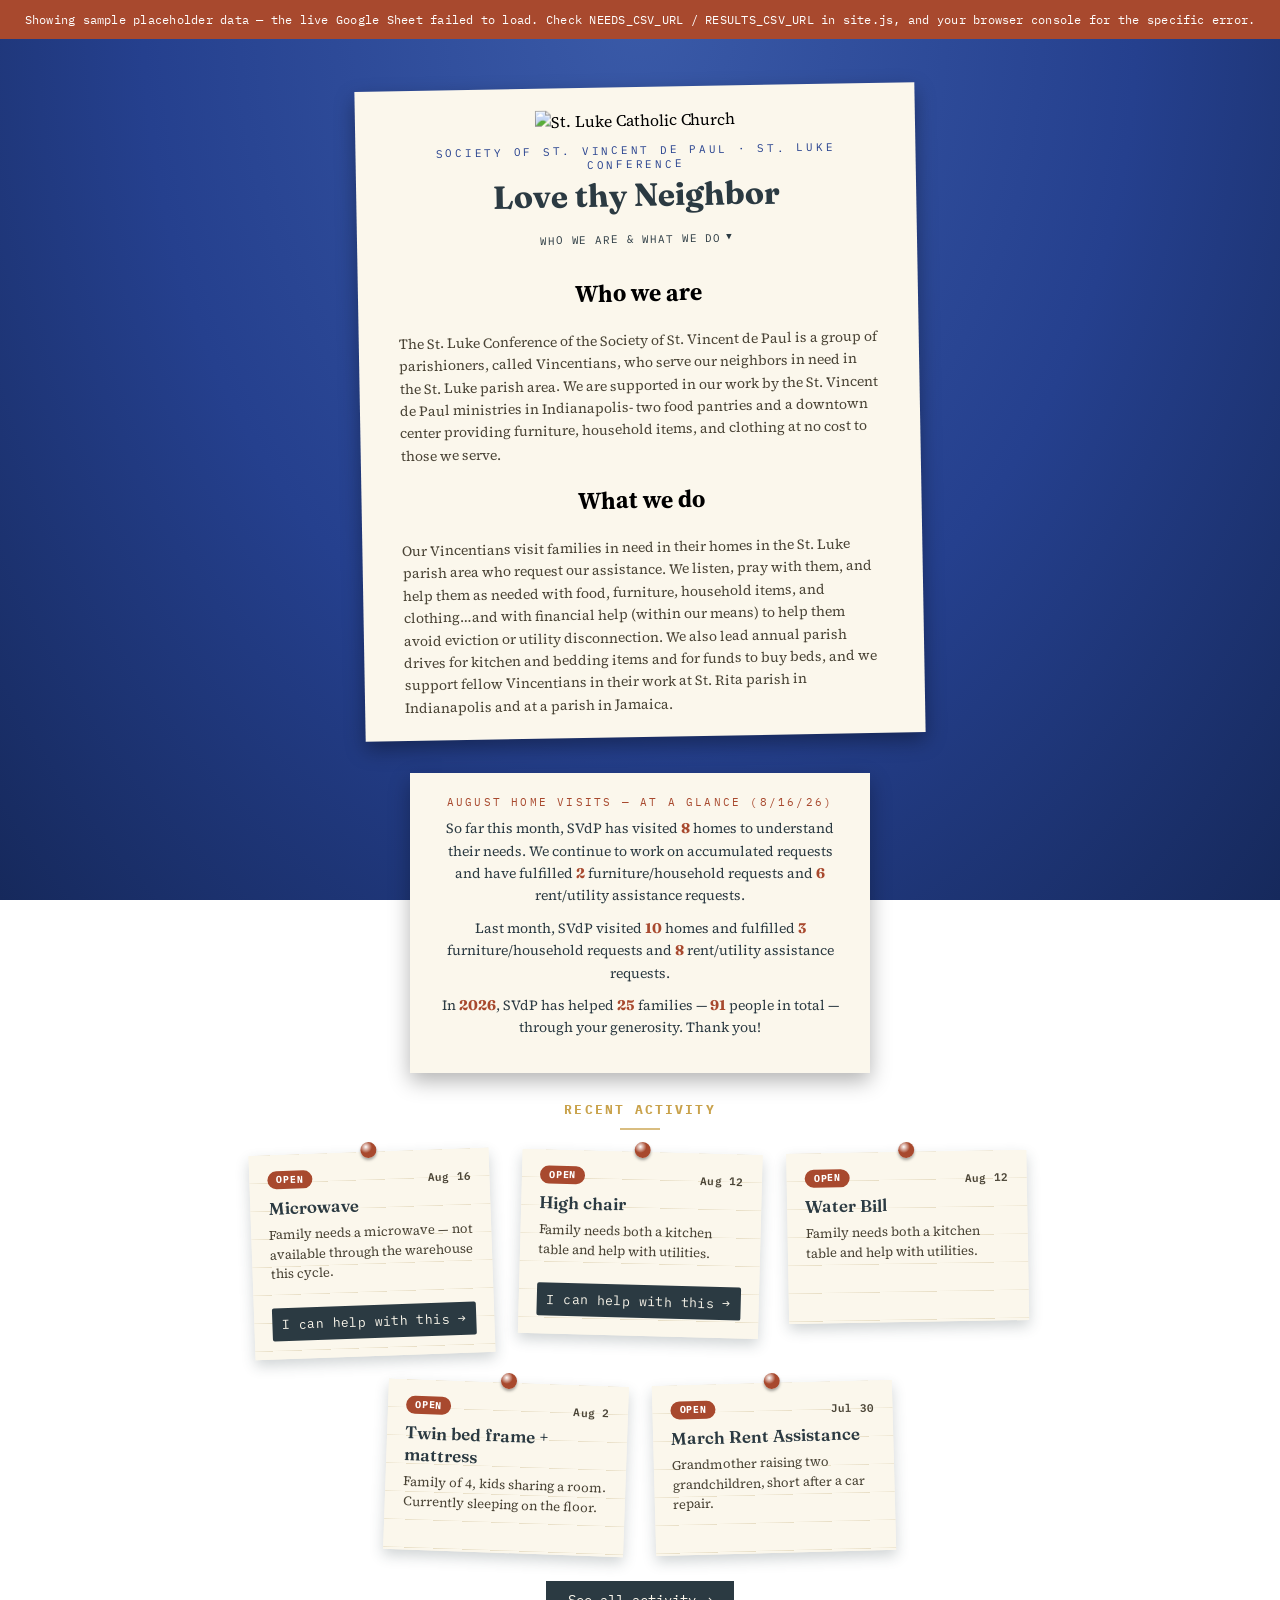
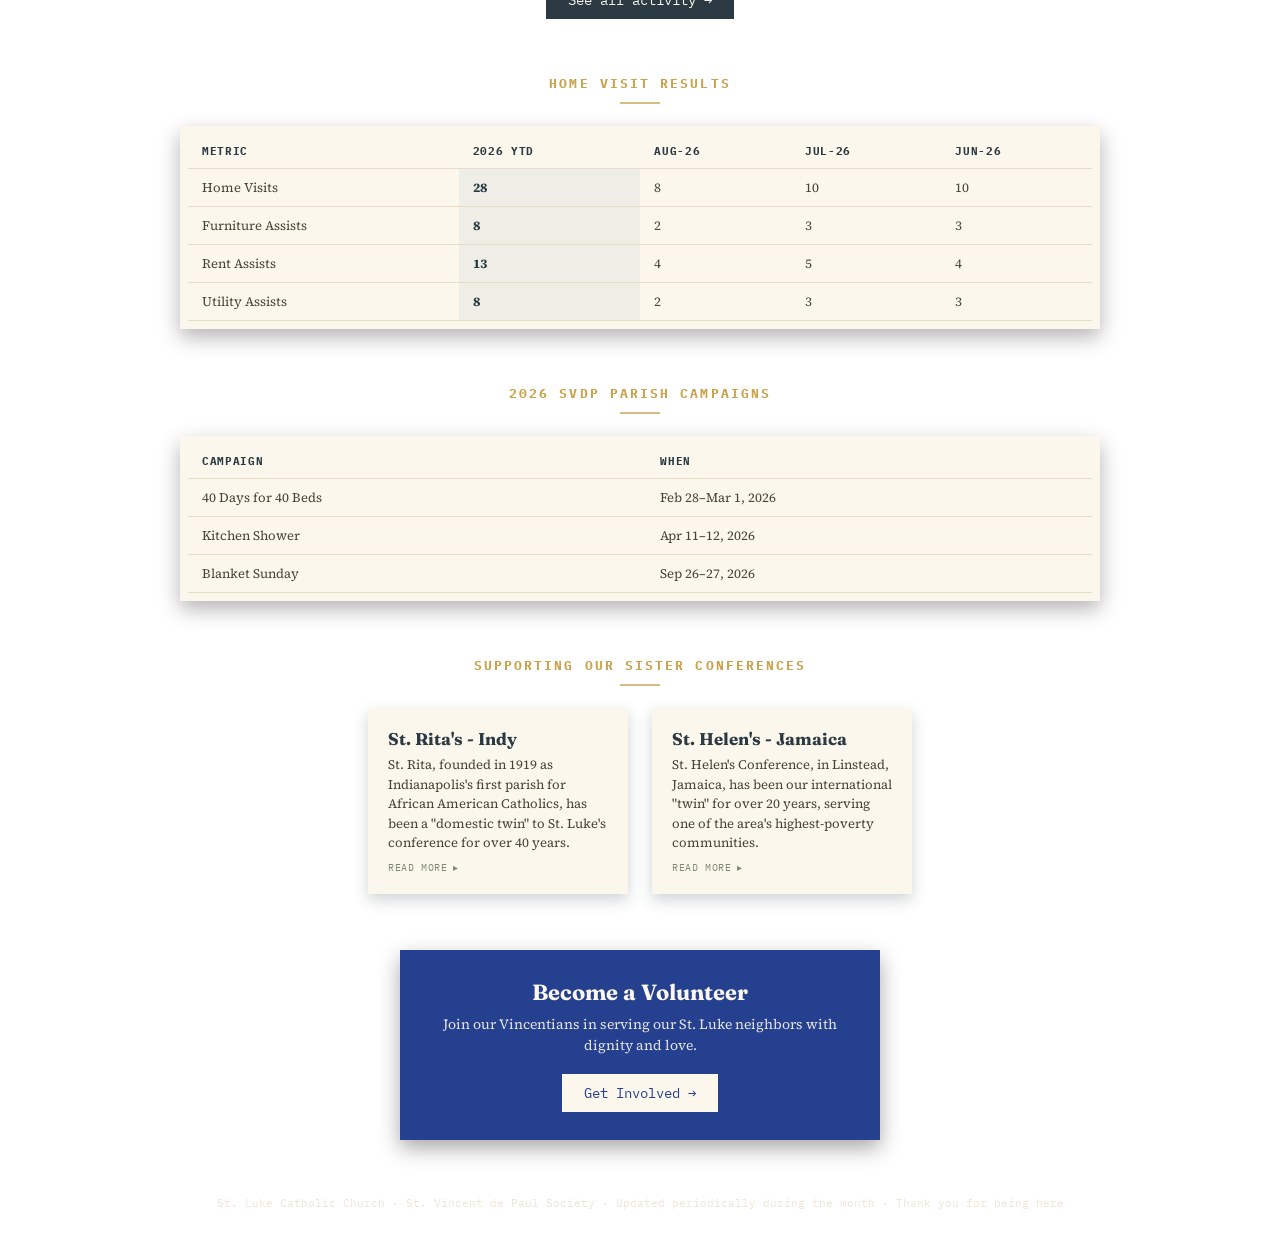
==== commit 4cc7157c: "Add files via upload" ====
--- a/index.html
+++ b/index.html
@@ -16,15 +16,17 @@
         <div class="header-eyebrow">Society of St. Vincent de Paul &middot; St. Luke Conference</div>
         <h1 class="header-title">Love thy Neighbor</h1>
         <details class="mission-details" id="mission-details">
-          <summary class="mission-summary">What We Do</summary>
-          <p class="header-sub">St. Luke's Vincentians visit families in their homes, listening to their struggles and offering help at no cost to them. In addition to humble advice and prayers, we offer furniture and household items and financial assistance - within our means - to families facing eviction or utility disconnection. The families we serve live in our St. Luke parish area.</p>
-          <p class="header-sub">In addition to home visits, we lead several annual parish drives to collect kitchen and bedding items, and to raise funds for beds. Finally, we support the work of our fellow Vincentians at Indianapolis's St. Rita parish and at a parish in Jamaica.</p>
+          <summary class="mission-summary">Who We Are &amp; What We Do</summary>
+          <h2 class="mission-heading">Who we are</h2>
+          <p class="header-sub">The St. Luke Conference of the Society of St. Vincent de Paul is a group of parishioners, called Vincentians, who serve our neighbors in need in the St. Luke parish area. We are supported in our work by the St. Vincent de Paul ministries in Indianapolis- two food pantries and a downtown center providing furniture, household items, and clothing at no cost to those we serve.</p>
+          <h2 class="mission-heading">What we do</h2>
+          <p class="header-sub">Our Vincentians visit families in need in their homes in the St. Luke parish area who request our assistance. We listen, pray with them, and help them as needed with food, furniture, household items, and clothing&hellip;and with financial help (within our means) to help them avoid eviction or utility disconnection. We also lead annual parish drives for kitchen and bedding items and for funds to buy beds, and we support fellow Vincentians in their work at St. Rita parish in Indianapolis and at a parish in Jamaica.</p>
         </details>
       </div>
     </div>
     <script>
       // Full mission shows automatically on someone's very first visit; every
-      // visit after that it starts collapsed into "What We Do ▸" above,
+      // visit after that it starts collapsed into "Who We Are & What We Do ▸" above,
       // still one tap away. Wrapped in try/catch since some private-browsing
       // modes block localStorage entirely — falls back to "always expanded"
       // if so, which is a safe default either way.
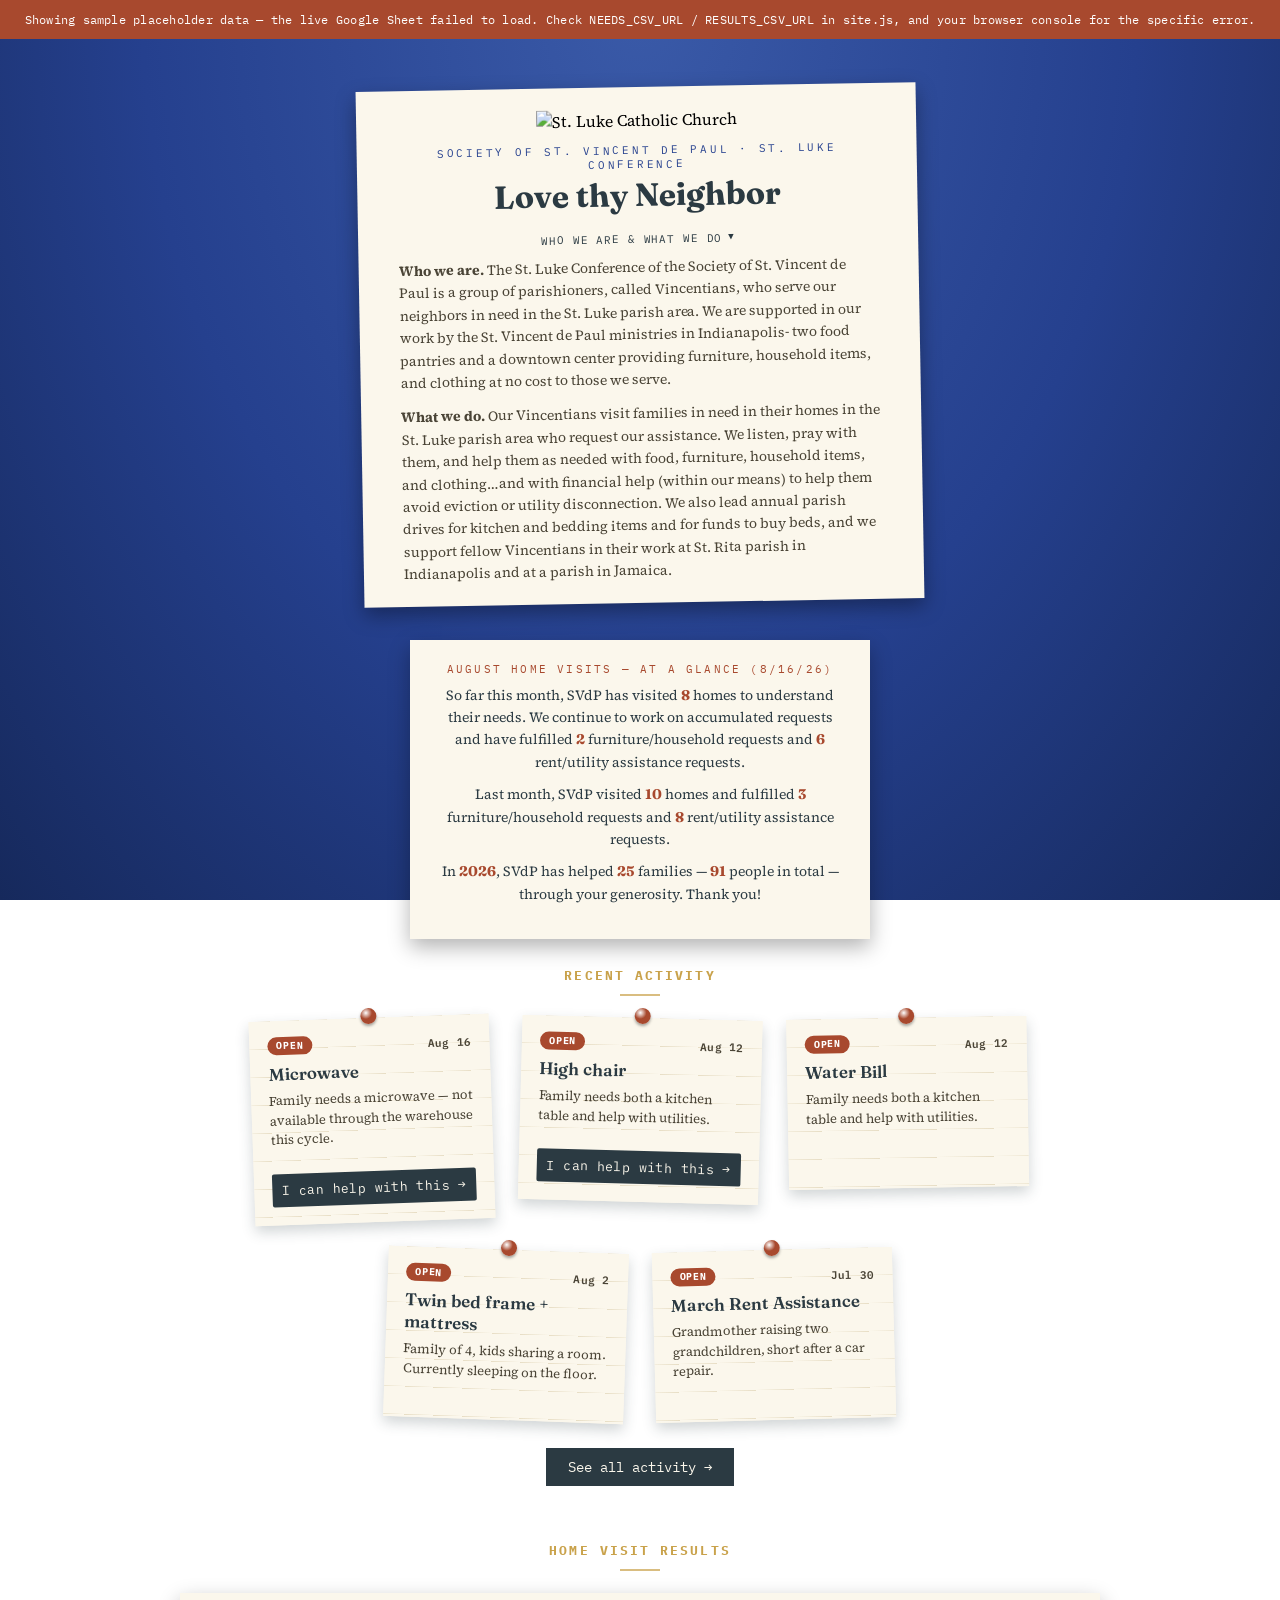
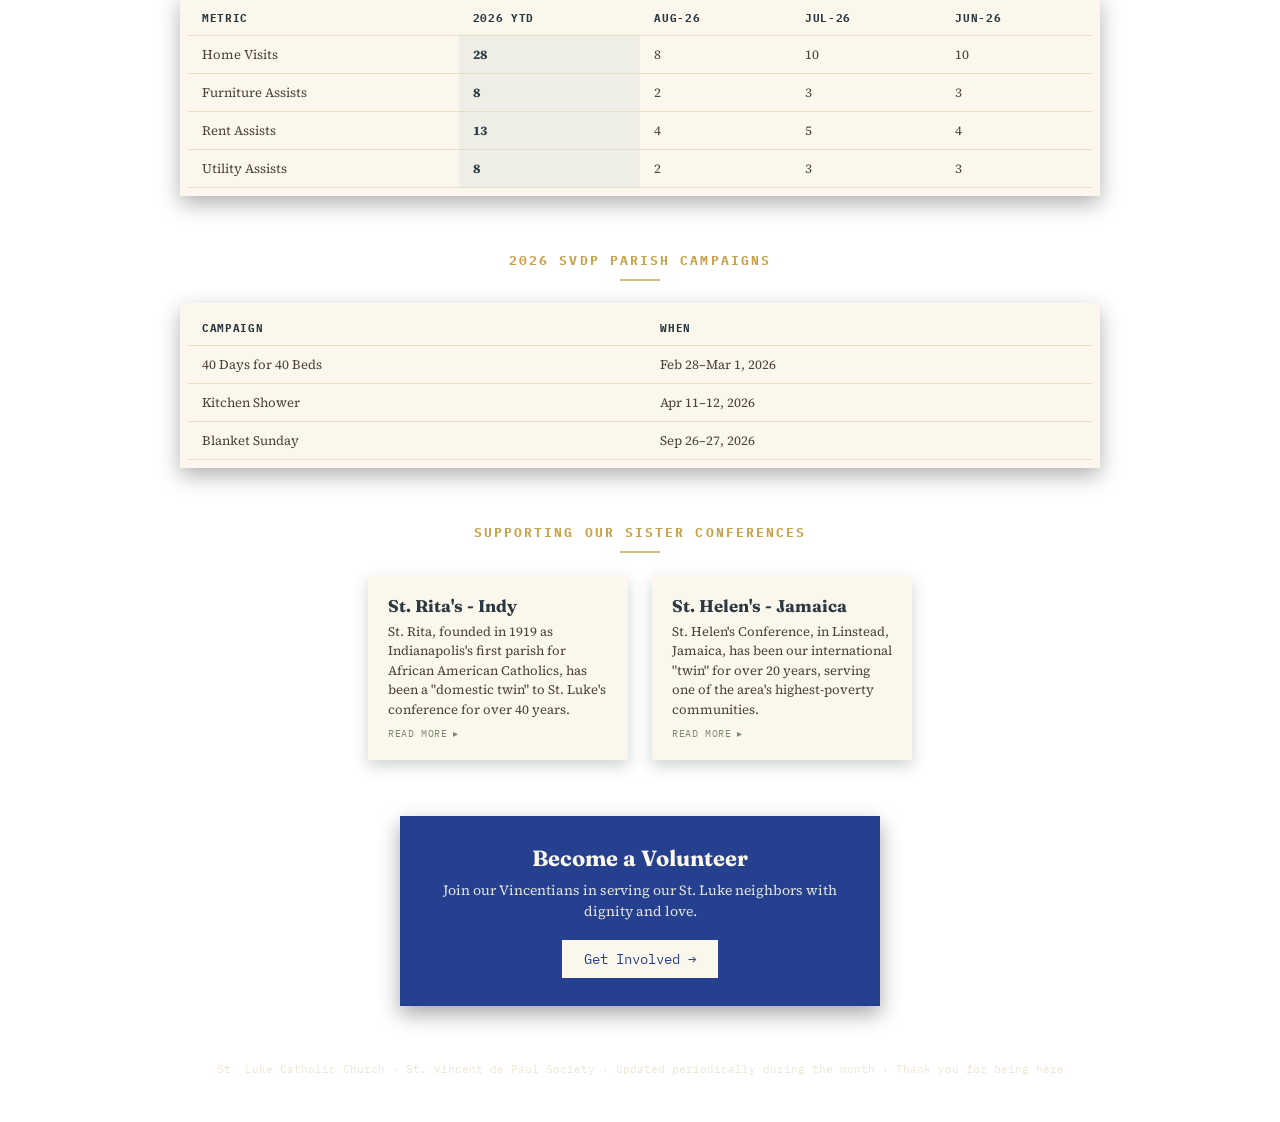
==== commit 8faec56e: "Add files via upload" ====
--- a/index.html
+++ b/index.html
@@ -17,10 +17,8 @@
         <h1 class="header-title">Love thy Neighbor</h1>
         <details class="mission-details" id="mission-details">
           <summary class="mission-summary">Who We Are &amp; What We Do</summary>
-          <h2 class="mission-heading">Who we are</h2>
-          <p class="header-sub">The St. Luke Conference of the Society of St. Vincent de Paul is a group of parishioners, called Vincentians, who serve our neighbors in need in the St. Luke parish area. We are supported in our work by the St. Vincent de Paul ministries in Indianapolis- two food pantries and a downtown center providing furniture, household items, and clothing at no cost to those we serve.</p>
-          <h2 class="mission-heading">What we do</h2>
-          <p class="header-sub">Our Vincentians visit families in need in their homes in the St. Luke parish area who request our assistance. We listen, pray with them, and help them as needed with food, furniture, household items, and clothing&hellip;and with financial help (within our means) to help them avoid eviction or utility disconnection. We also lead annual parish drives for kitchen and bedding items and for funds to buy beds, and we support fellow Vincentians in their work at St. Rita parish in Indianapolis and at a parish in Jamaica.</p>
+          <p class="header-sub"><strong class="mission-heading">Who we are.</strong> The St. Luke Conference of the Society of St. Vincent de Paul is a group of parishioners, called Vincentians, who serve our neighbors in need in the St. Luke parish area. We are supported in our work by the St. Vincent de Paul ministries in Indianapolis- two food pantries and a downtown center providing furniture, household items, and clothing at no cost to those we serve.</p>
+          <p class="header-sub"><strong class="mission-heading">What we do.</strong> Our Vincentians visit families in need in their homes in the St. Luke parish area who request our assistance. We listen, pray with them, and help them as needed with food, furniture, household items, and clothing&hellip;and with financial help (within our means) to help them avoid eviction or utility disconnection. We also lead annual parish drives for kitchen and bedding items and for funds to buy beds, and we support fellow Vincentians in their work at St. Rita parish in Indianapolis and at a parish in Jamaica.</p>
         </details>
       </div>
     </div>
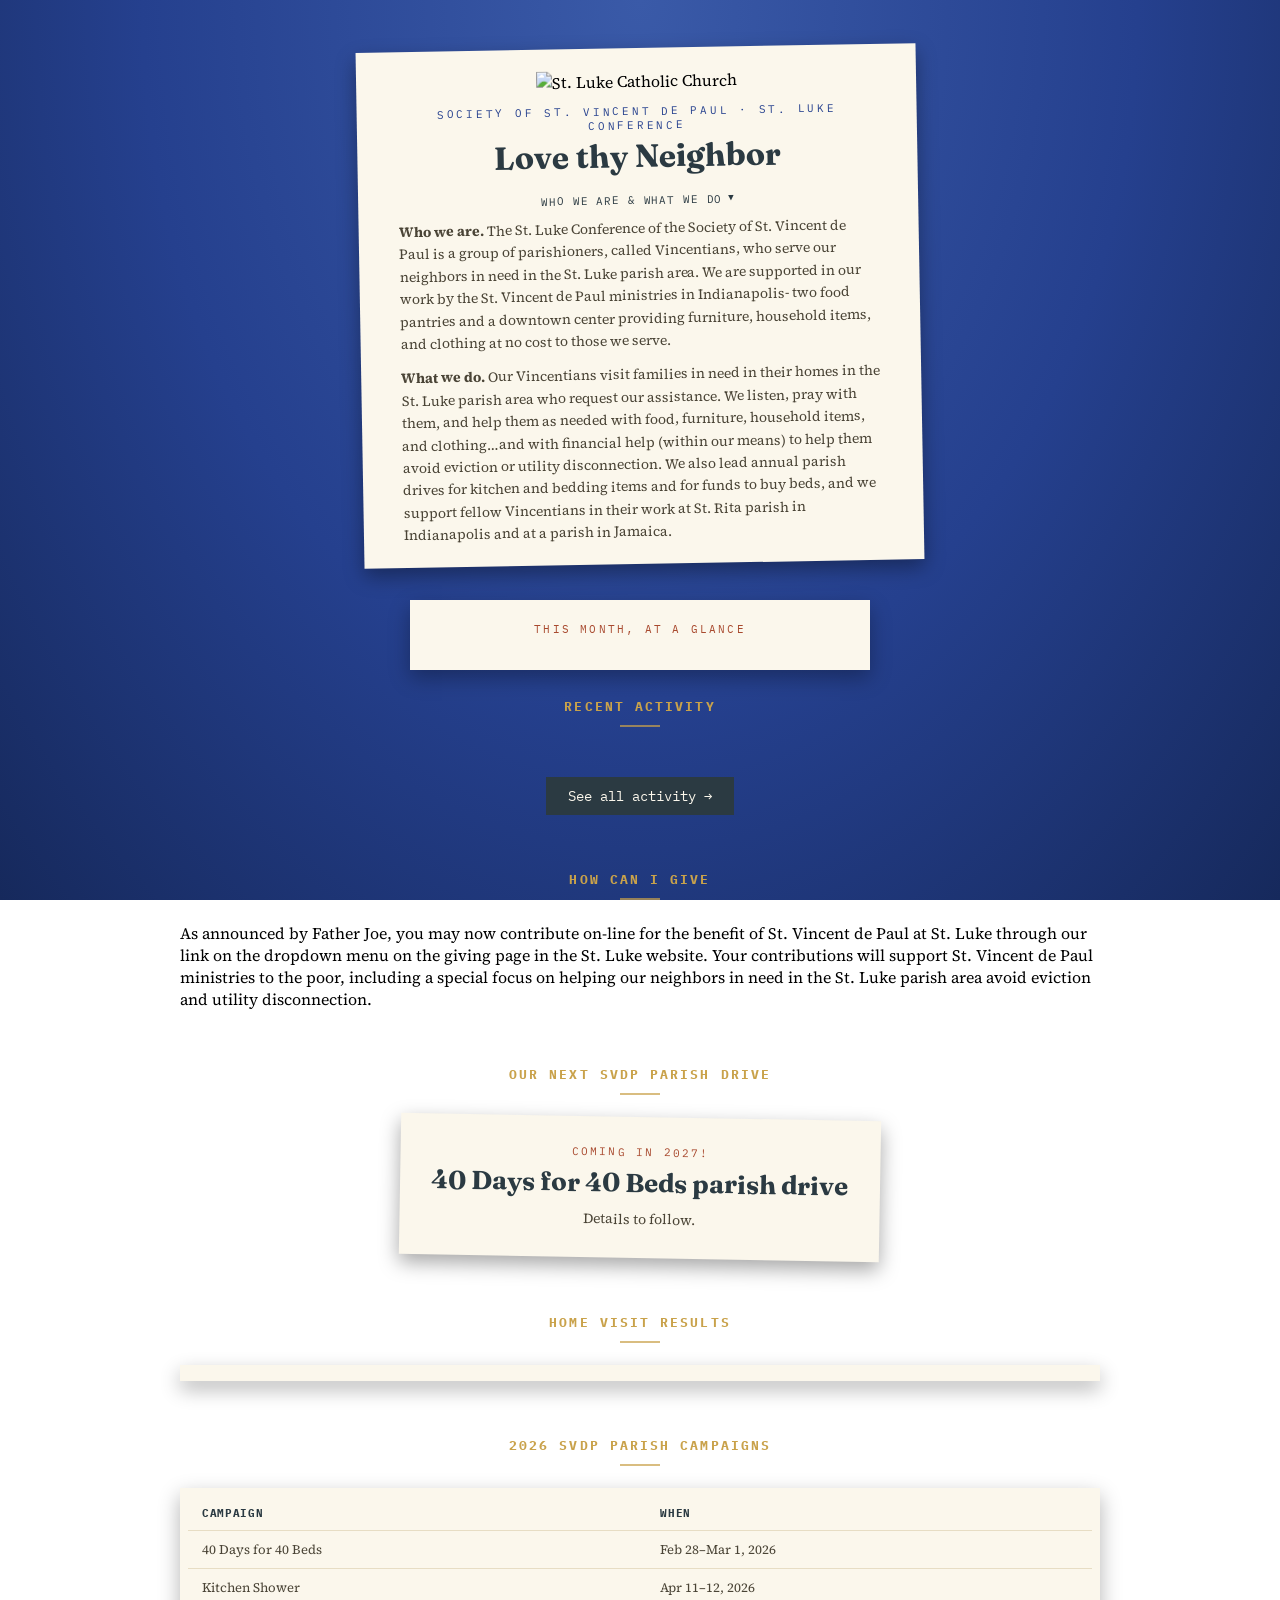
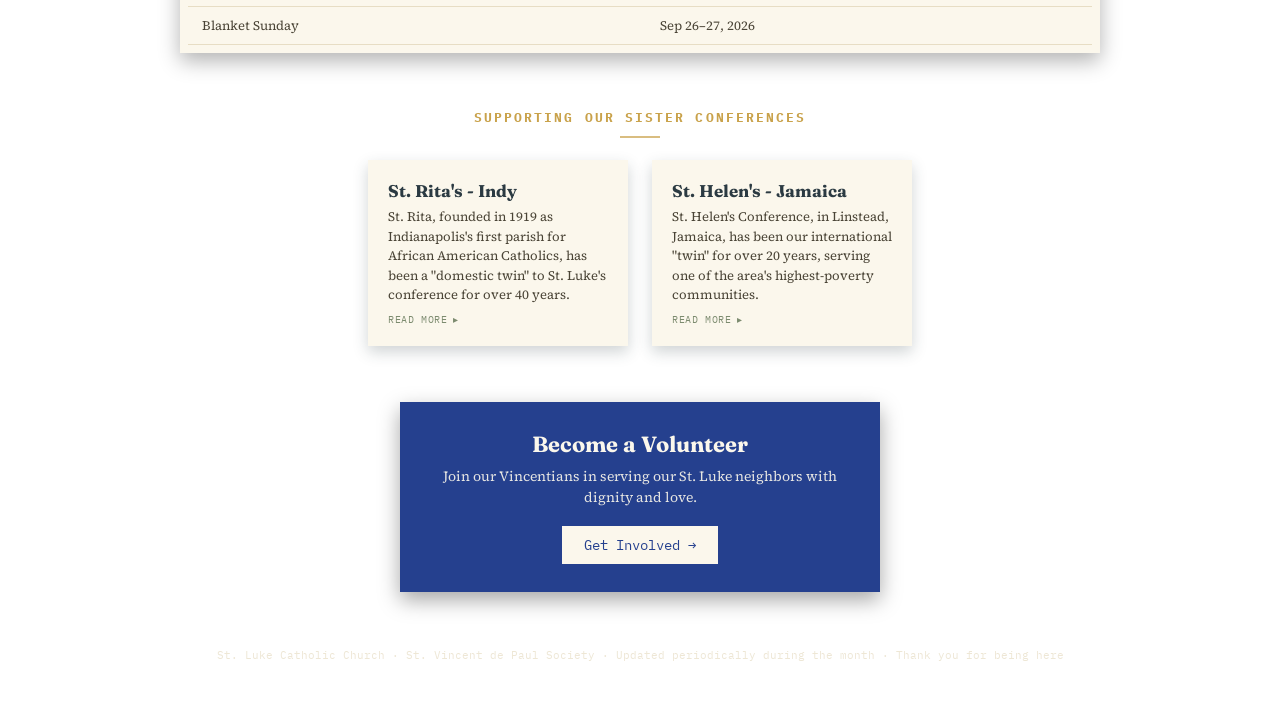
==== commit 9e9c0694: "Add files via upload" ====
--- a/index.html
+++ b/index.html
@@ -53,6 +53,14 @@
       <div class="board-cta"><a href="board.html">See all activity &rarr;</a></div>
     </div>
 
+    <!-- ===== How Can I Give ===== -->
+    <div class="section" id="give-section">
+      <div class="section-label">How Can I Give</div>
+      <div class="give-card">
+        <p>As announced by Father Joe, you may now contribute on-line for the benefit of St. Vincent de Paul at St. Luke through our link on the dropdown menu on the giving page in the St. Luke website. Your contributions will support St. Vincent de Paul ministries to the poor, including a special focus on helping our neighbors in need in the St. Luke parish area avoid eviction and utility disconnection.</p>
+      </div>
+    </div>
+
     <!-- ===== Next Parish Drive (toggle with SHOW_NEXT_DRIVE in site.js) ===== -->
     <div class="section" id="next-drive-section">
       <div class="section-label">Our Next SVdP Parish Drive</div>
@@ -63,8 +71,8 @@
       </div>
     </div>
 
-    <!-- ===== Home Visit Results ===== -->
-    <div class="section">
+    <!-- ===== Home Visit Results (toggle with SHOW_RESULTS_TABLE in site.js) ===== -->
+    <div class="section" id="results-section">
       <div class="section-label">Home Visit Results</div>
       <div class="table-card">
         <table>
@@ -315,6 +323,10 @@
   }
 
   async function init() {
+    if (!SHOW_RESULTS_TABLE) {
+      const res = document.getElementById('results-section');
+      if (res) res.style.display = 'none';
+    }
     if (!SHOW_NEXT_DRIVE) {
       const drive = document.getElementById('next-drive-section');
       if (drive) drive.style.display = 'none';
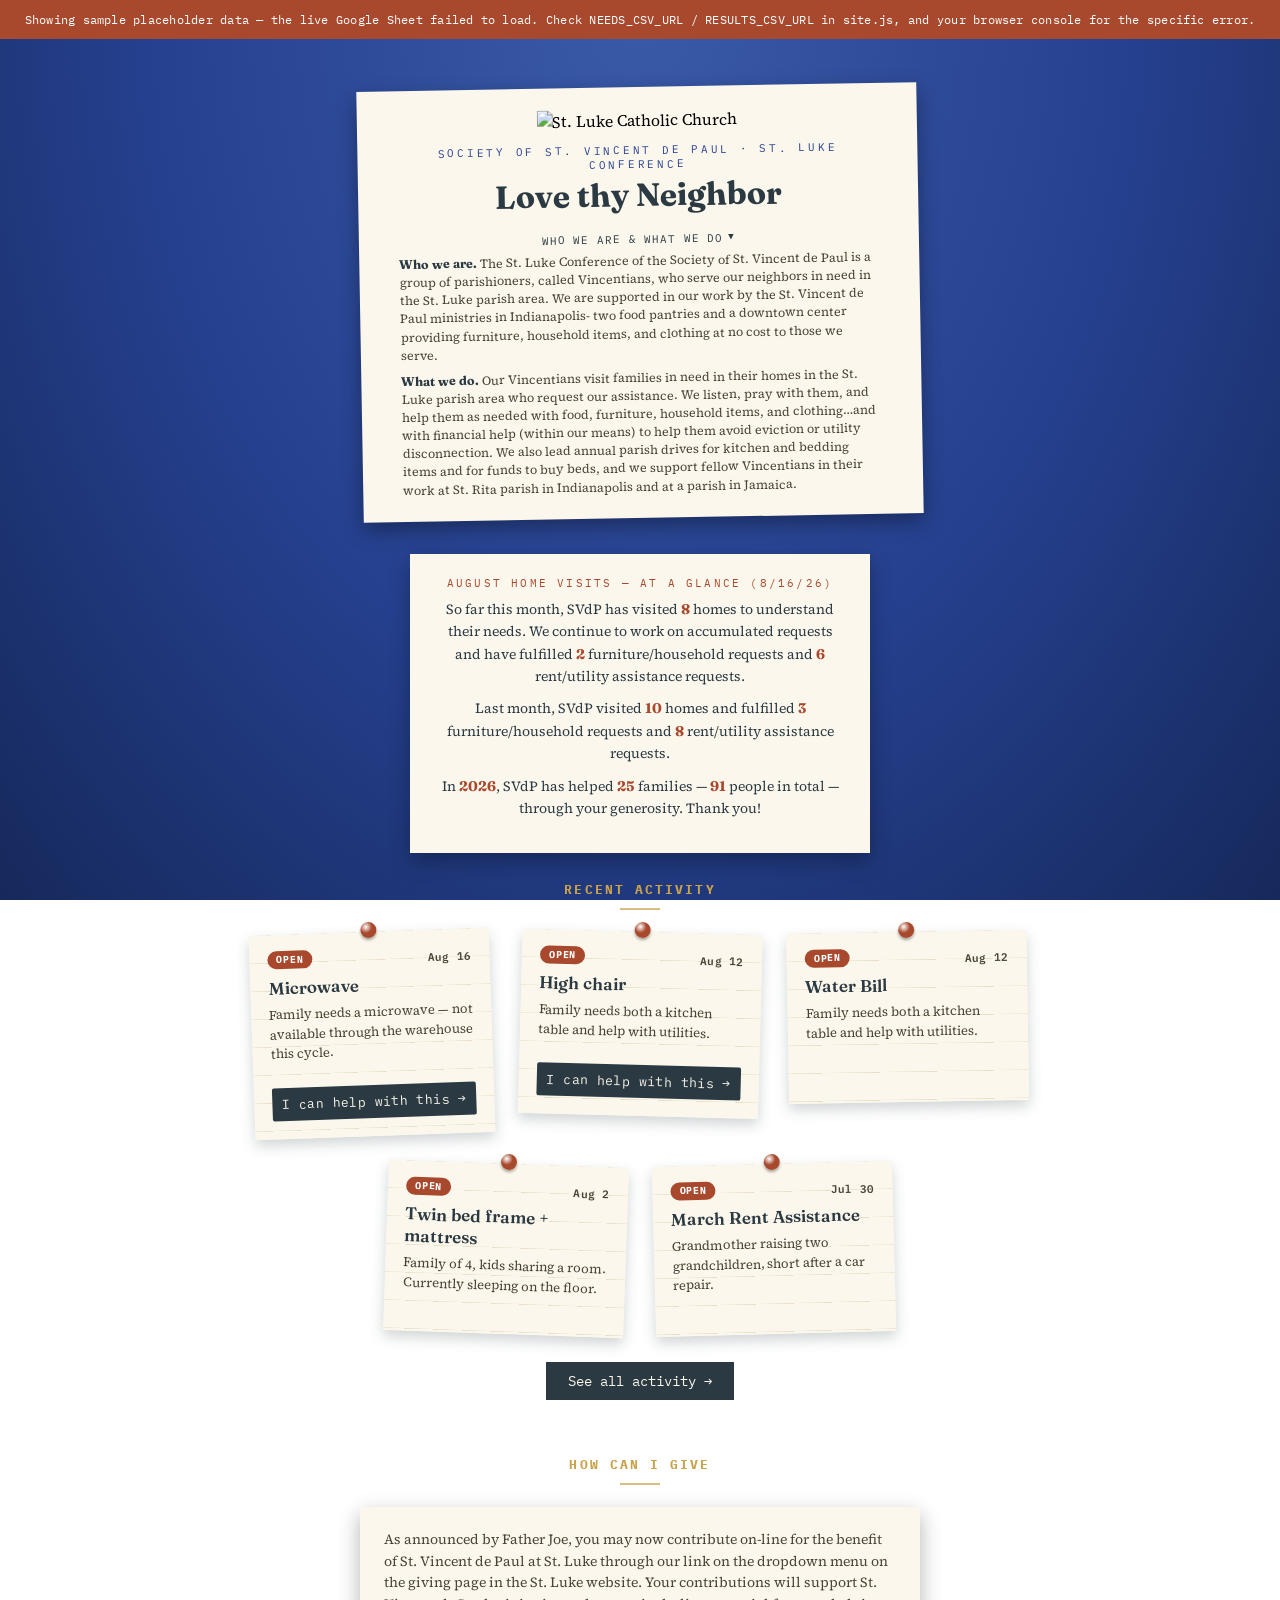
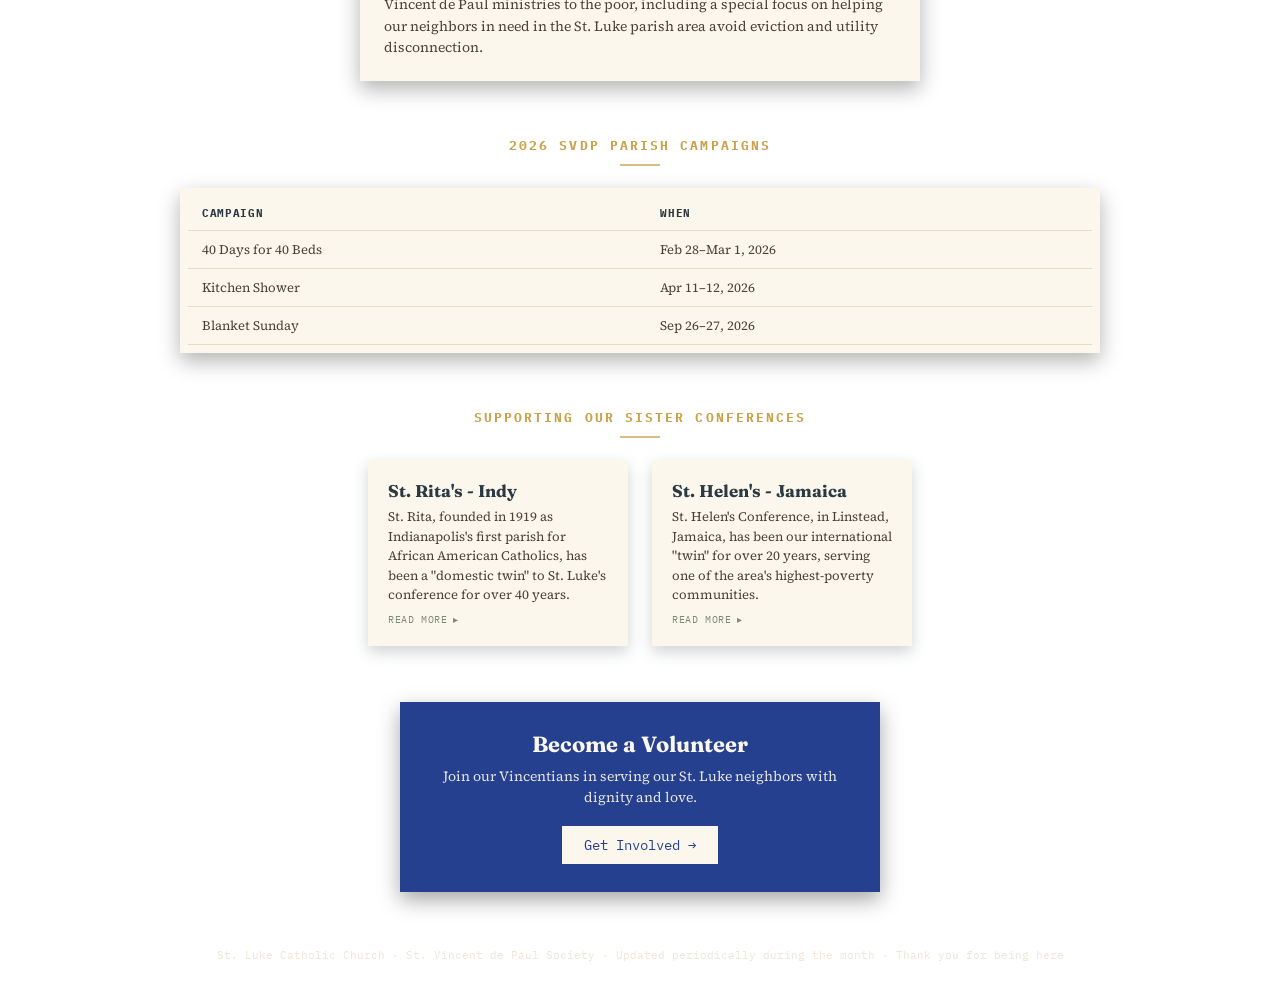
==== commit 049091e2: "Add files via upload" ====
--- a/index.html
+++ b/index.html
@@ -7,6 +7,13 @@
 <link rel="preconnect" href="https://fonts.googleapis.com">
 <link href="https://fonts.googleapis.com/css2?family=Fraunces:opsz,wght@9..144,400;9..144,600;9..144,700&family=Source+Serif+4:ital,wght@0,400;0,600;1,400&family=IBM+Plex+Mono:wght@400;600;700&display=swap" rel="stylesheet">
 <link rel="stylesheet" href="style.css">
+<style>
+  .page-index .give-card {
+    max-width: 560px; margin: 0 auto; padding: 22px 24px; background: var(--paper);
+    box-shadow: 0 8px 20px rgba(0,0,0,0.3);
+  }
+  .page-index .give-card p { margin: 0; font-size: 14px; line-height: 1.55; color: var(--inktext); text-align: left; }
+</style>
 </head>
 <body class="page-index">
   <div class="container">
@@ -61,7 +68,7 @@
       </div>
     </div>
 
-    <!-- ===== Next Parish Drive (toggle with SHOW_NEXT_DRIVE in site.js) ===== -->
+    <!-- ===== Next Parish Drive (toggle with SHOW_NEXT_DRIVE in this file's script) ===== -->
     <div class="section" id="next-drive-section">
       <div class="section-label">Our Next SVdP Parish Drive</div>
       <div class="drive-card">
@@ -71,7 +78,7 @@
       </div>
     </div>
 
-    <!-- ===== Home Visit Results (toggle with SHOW_RESULTS_TABLE in site.js) ===== -->
+    <!-- ===== Home Visit Results (toggle with SHOW_RESULTS_TABLE in this file's script) ===== -->
     <div class="section" id="results-section">
       <div class="section-label">Home Visit Results</div>
       <div class="table-card">
@@ -136,6 +143,10 @@
 
 <script src="site.js"></script>
 <script>
+  // ---- Section toggles: true = show, false = hide completely (title + content) ----
+  const SHOW_NEXT_DRIVE = false;    // "Our Next SVdP Parish Drive"
+  const SHOW_RESULTS_TABLE = false; // "Home Visit Results"
+
   const ROTATIONS = [-2, 1.5, -1, 2, -1.5];
   let claimed = new Set();
 
--- a/style.css
+++ b/style.css
@@ -337,6 +337,17 @@
   text-align: left;
 }
 .page-index .header-sub + .header-sub { margin-top: 12px; }
+.page-index .mission-heading {
+  font-family: 'Fraunces', serif; font-weight: 700; color: var(--ink);
+}
+.page-index .mission-details .header-sub { font-size: 12.5px; line-height: 1.45; }
+.page-index .mission-details .header-sub + .header-sub { margin-top: 8px; }
+.page-index .mission-details[open] .mission-summary { margin-bottom: 6px; }
+@media (max-width: 480px) {
+  .page-index .header-card { padding: 14px 16px; }
+  .page-index .site-logo { height: 32px; margin-bottom: 8px; }
+  .page-index .header { margin-bottom: 24px; }
+}
 .page-index .glance-card {
   max-width: 460px; margin: 0 auto 28px; text-align: center;
   padding: 22px 24px 20px; background: var(--paper);
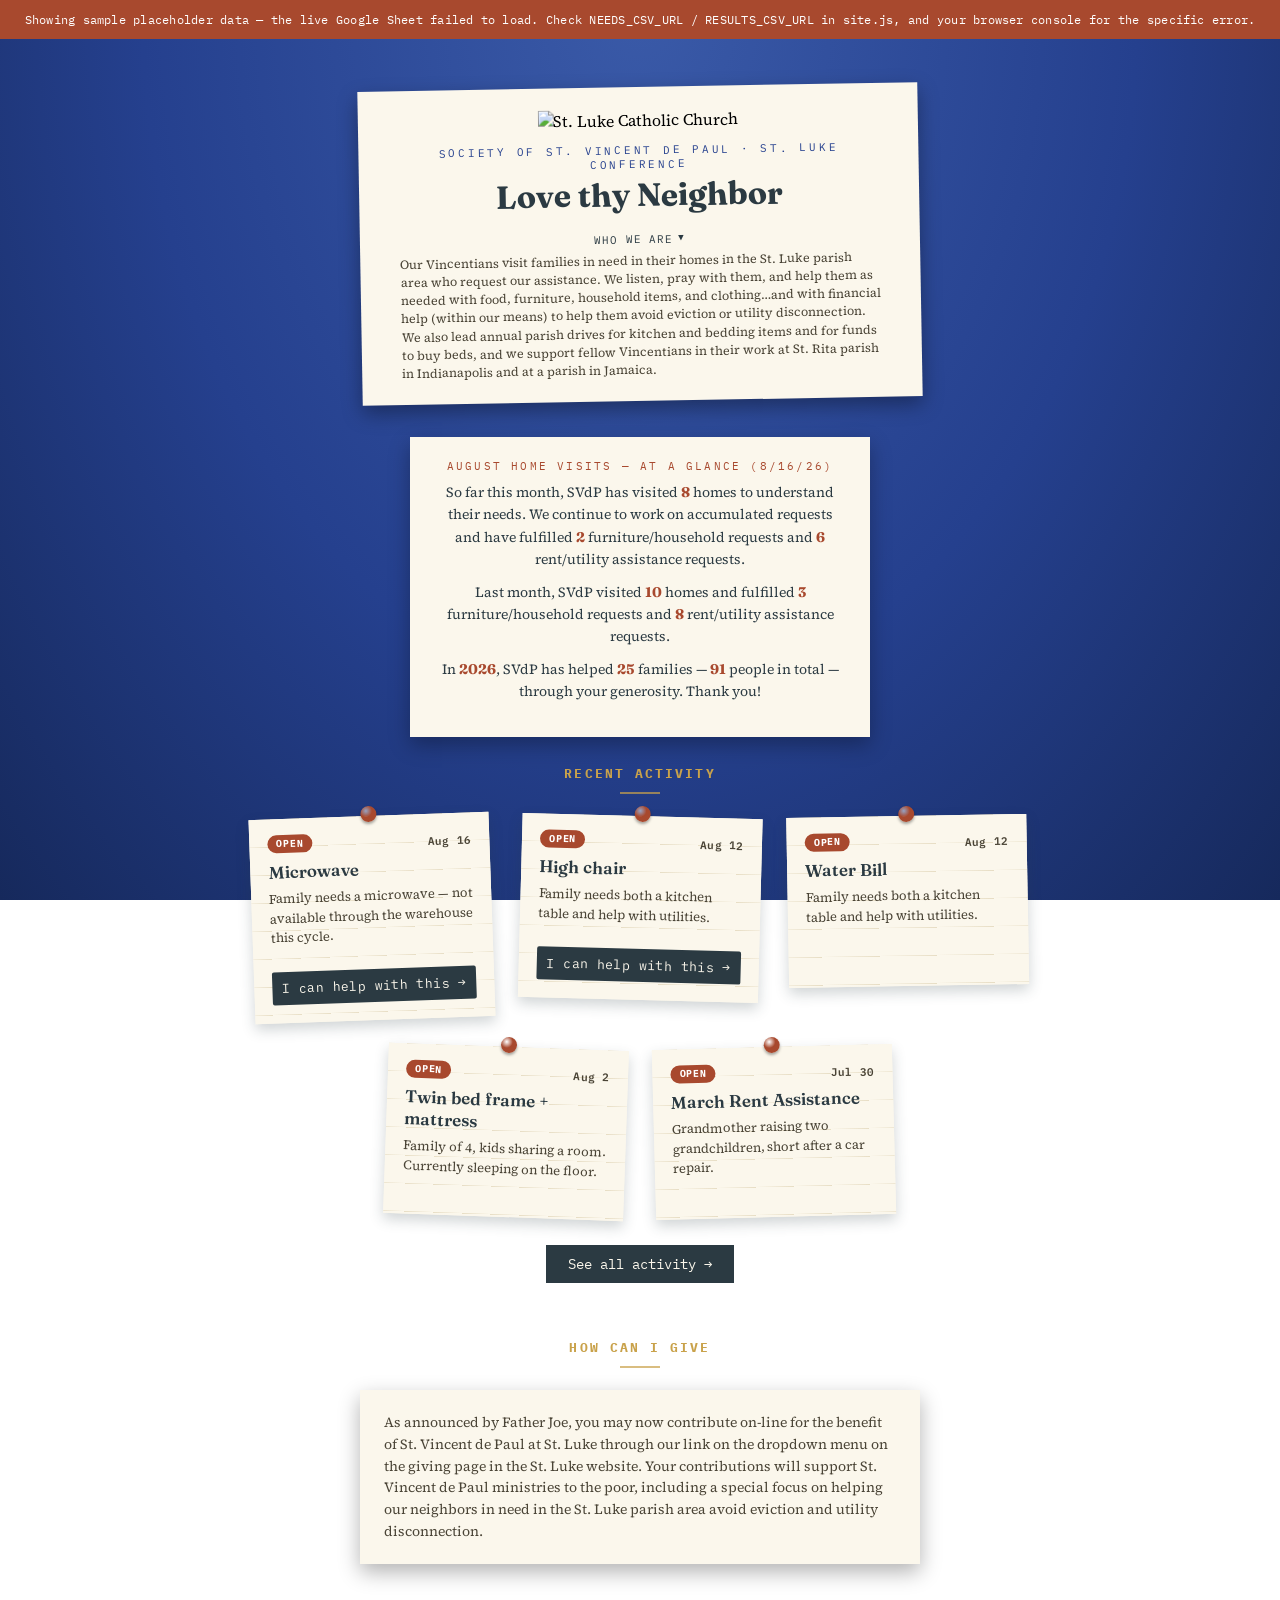
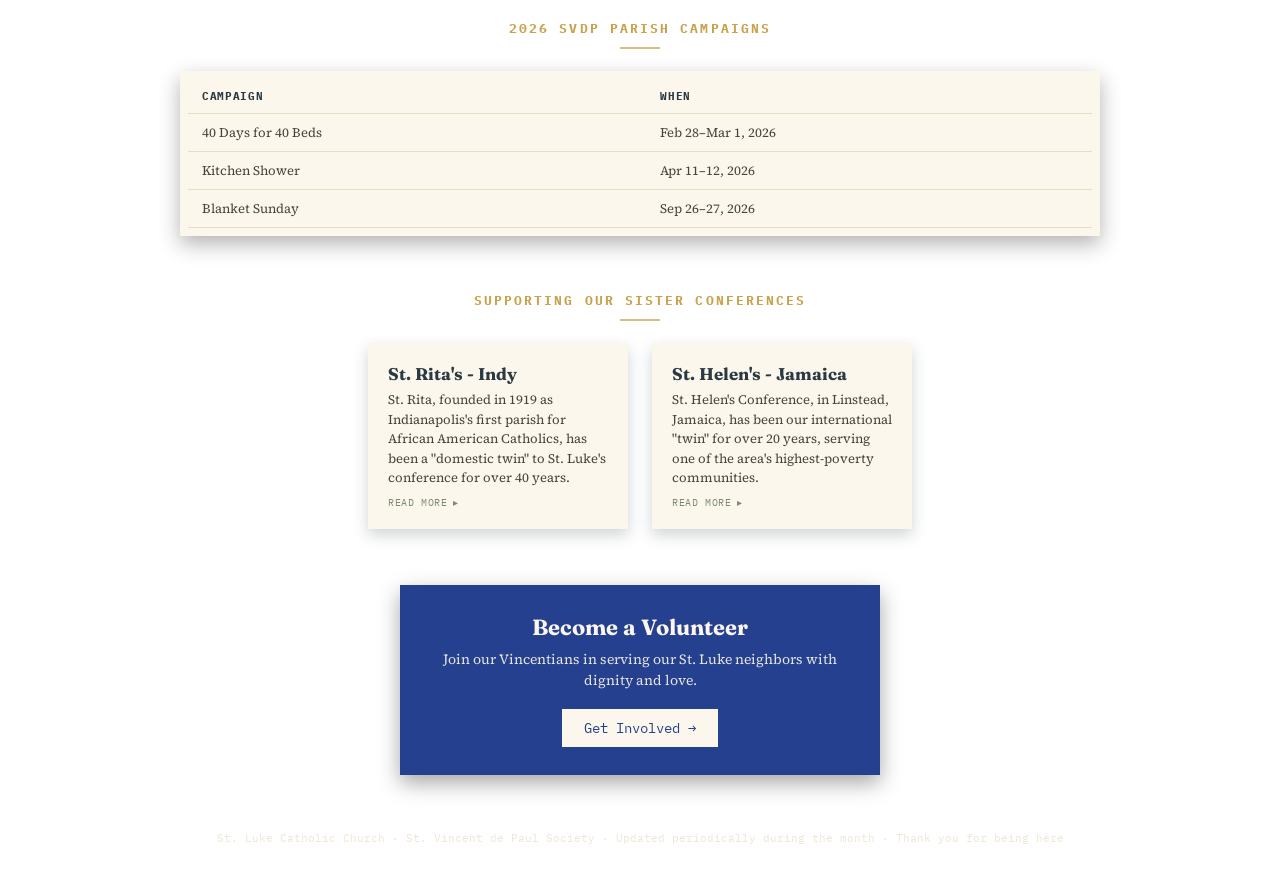
==== commit 9fe68883: "Add files via upload" ====
--- a/index.html
+++ b/index.html
@@ -23,15 +23,14 @@
         <div class="header-eyebrow">Society of St. Vincent de Paul &middot; St. Luke Conference</div>
         <h1 class="header-title">Love thy Neighbor</h1>
         <details class="mission-details" id="mission-details">
-          <summary class="mission-summary">Who We Are &amp; What We Do</summary>
-          <p class="header-sub"><strong class="mission-heading">Who we are.</strong> The St. Luke Conference of the Society of St. Vincent de Paul is a group of parishioners, called Vincentians, who serve our neighbors in need in the St. Luke parish area. We are supported in our work by the St. Vincent de Paul ministries in Indianapolis- two food pantries and a downtown center providing furniture, household items, and clothing at no cost to those we serve.</p>
-          <p class="header-sub"><strong class="mission-heading">What we do.</strong> Our Vincentians visit families in need in their homes in the St. Luke parish area who request our assistance. We listen, pray with them, and help them as needed with food, furniture, household items, and clothing&hellip;and with financial help (within our means) to help them avoid eviction or utility disconnection. We also lead annual parish drives for kitchen and bedding items and for funds to buy beds, and we support fellow Vincentians in their work at St. Rita parish in Indianapolis and at a parish in Jamaica.</p>
+          <summary class="mission-summary">Who We Are</summary>
+          <p class="header-sub">Our Vincentians visit families in need in their homes in the St. Luke parish area who request our assistance. We listen, pray with them, and help them as needed with food, furniture, household items, and clothing&hellip;and with financial help (within our means) to help them avoid eviction or utility disconnection. We also lead annual parish drives for kitchen and bedding items and for funds to buy beds, and we support fellow Vincentians in their work at St. Rita parish in Indianapolis and at a parish in Jamaica.</p>
         </details>
       </div>
     </div>
     <script>
       // Full mission shows automatically on someone's very first visit; every
-      // visit after that it starts collapsed into "Who We Are & What We Do ▸" above,
+      // visit after that it starts collapsed into "Who We Are ▸" above,
       // still one tap away. Wrapped in try/catch since some private-browsing
       // modes block localStorage entirely — falls back to "always expanded"
       // if so, which is a safe default either way.
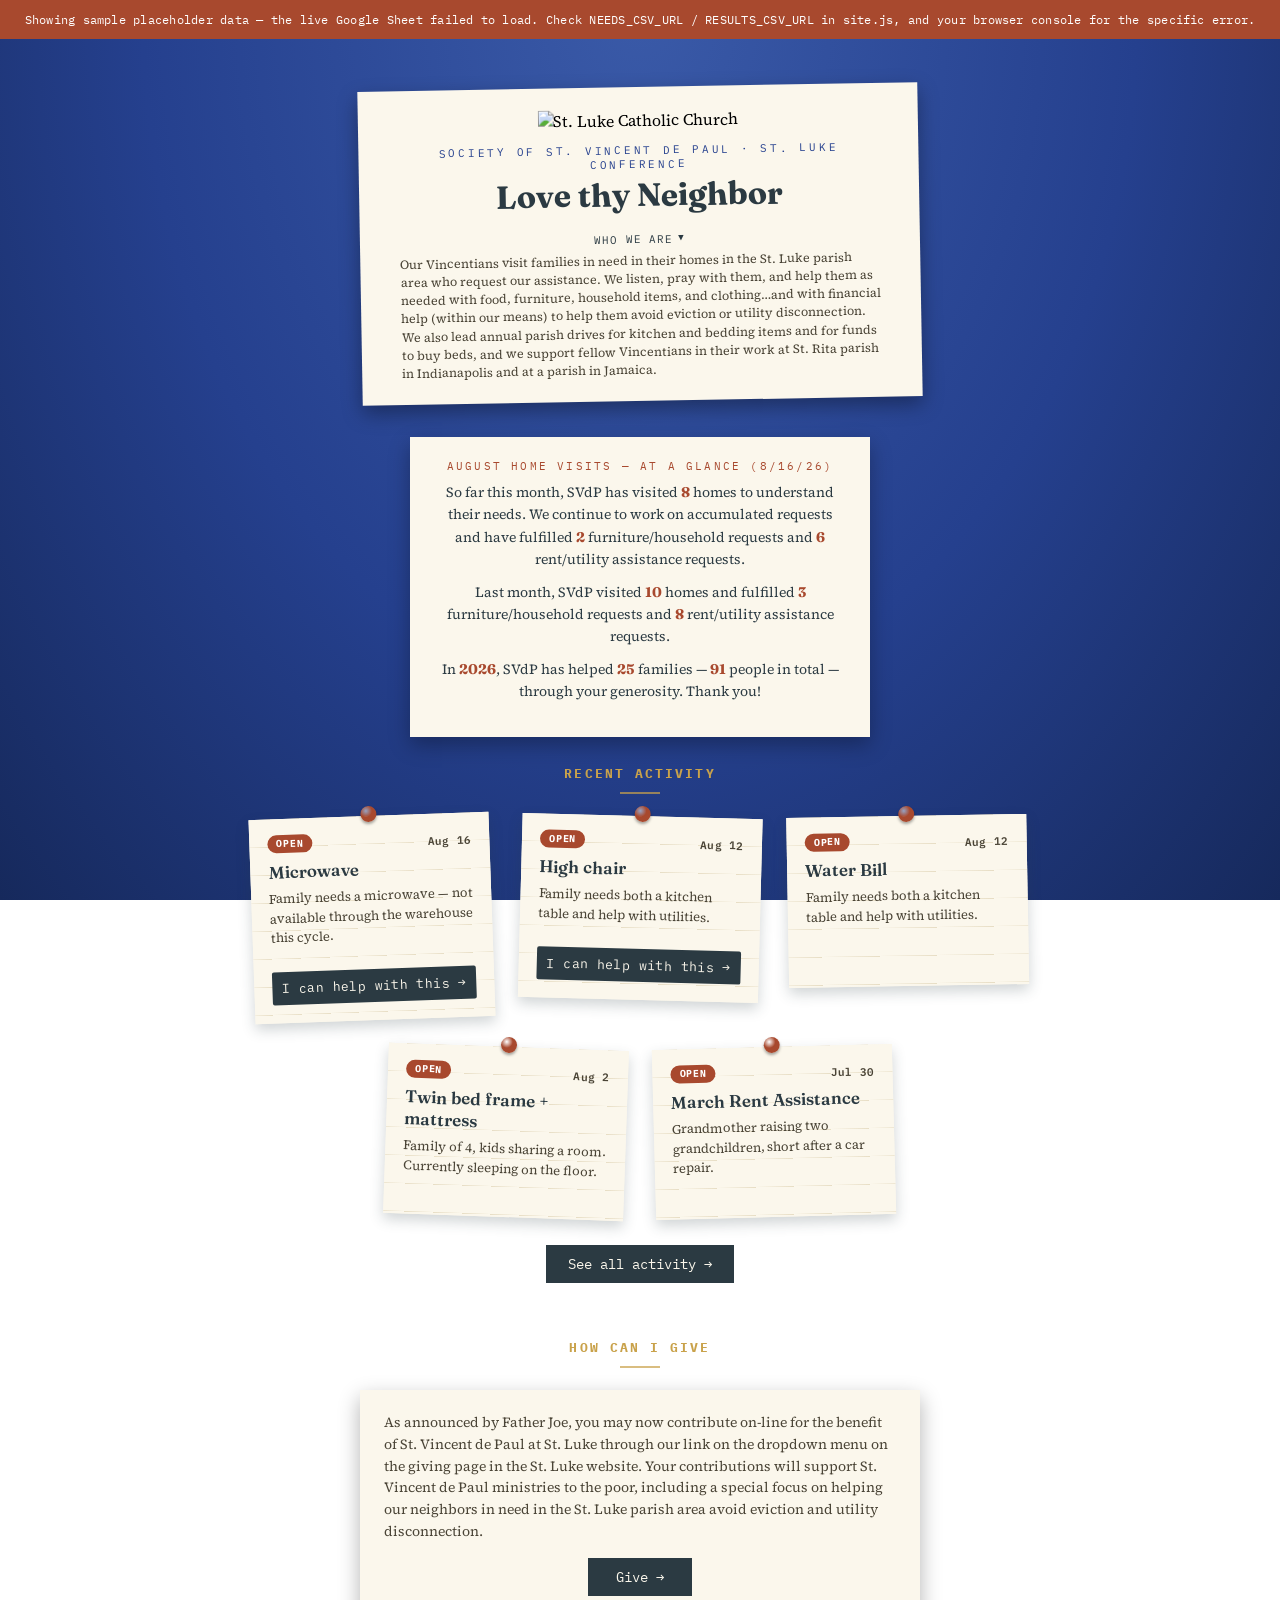
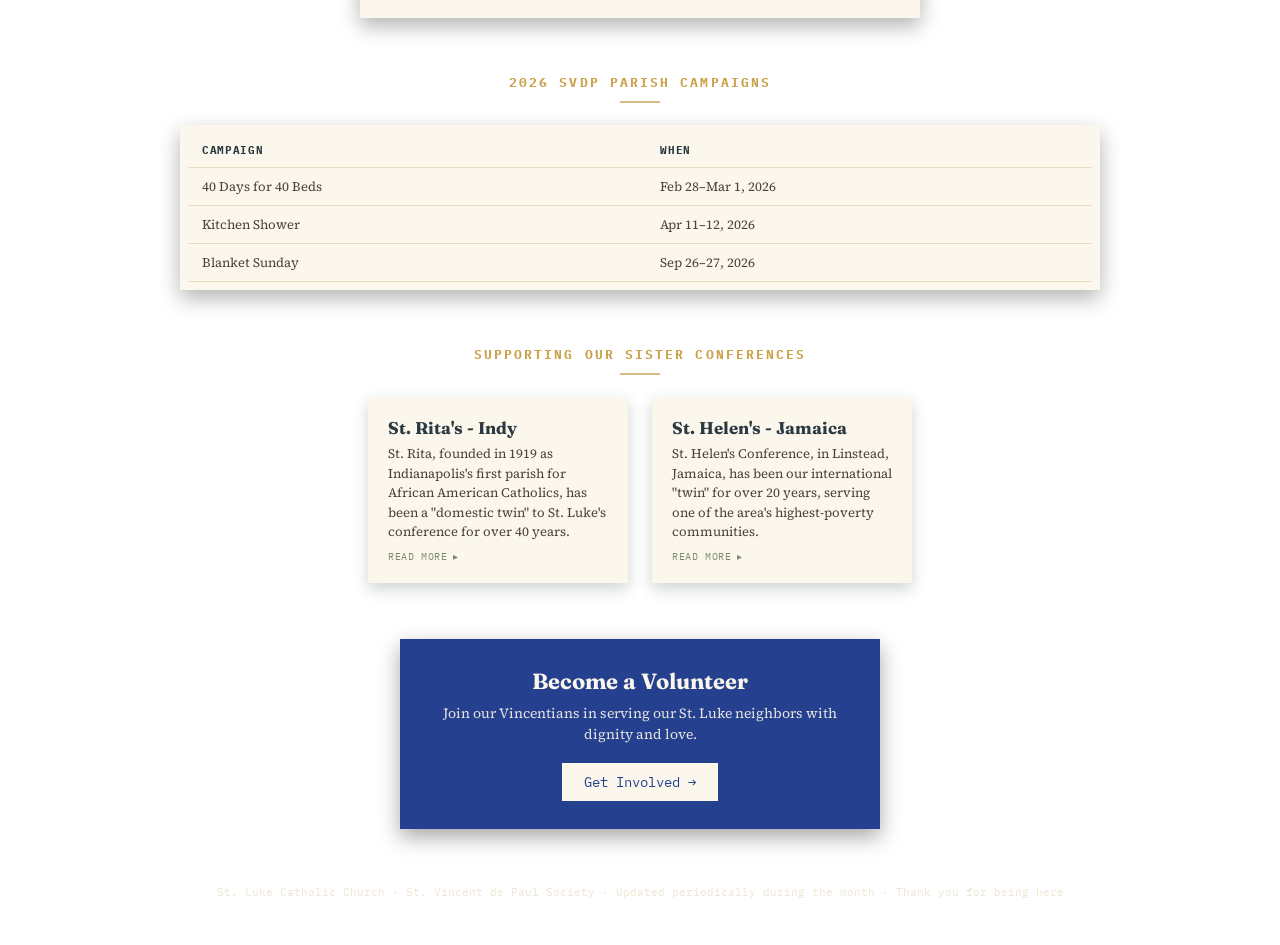
==== commit 826774be: "Add files via upload" ====
--- a/index.html
+++ b/index.html
@@ -11,6 +11,11 @@
   .page-index .give-card {
     max-width: 560px; margin: 0 auto; padding: 22px 24px; background: var(--paper);
     box-shadow: 0 8px 20px rgba(0,0,0,0.3);
+  }
+  .page-index .give-btn-wrap { text-align: center; margin-top: 16px; }
+  .page-index .give-btn {
+    display: inline-block; font-family: 'IBM Plex Mono', monospace; font-size: 14px;
+    background: var(--ink); color: var(--paper); padding: 10px 28px; text-decoration: none;
   }
   .page-index .give-card p { margin: 0; font-size: 14px; line-height: 1.55; color: var(--inktext); text-align: left; }
 </style>
@@ -64,6 +69,7 @@
       <div class="section-label">How Can I Give</div>
       <div class="give-card">
         <p>As announced by Father Joe, you may now contribute on-line for the benefit of St. Vincent de Paul at St. Luke through our link on the dropdown menu on the giving page in the St. Luke website. Your contributions will support St. Vincent de Paul ministries to the poor, including a special focus on helping our neighbors in need in the St. Luke parish area avoid eviction and utility disconnection.</p>
+        <div class="give-btn-wrap"><a class="give-btn" href="https://www.fellowshiponegiving.com/App/Form/d66088ef-f0e3-4fe2-bf88-8a8c482f8988" target="_blank" rel="noopener">Give &rarr;</a></div>
       </div>
     </div>
 
